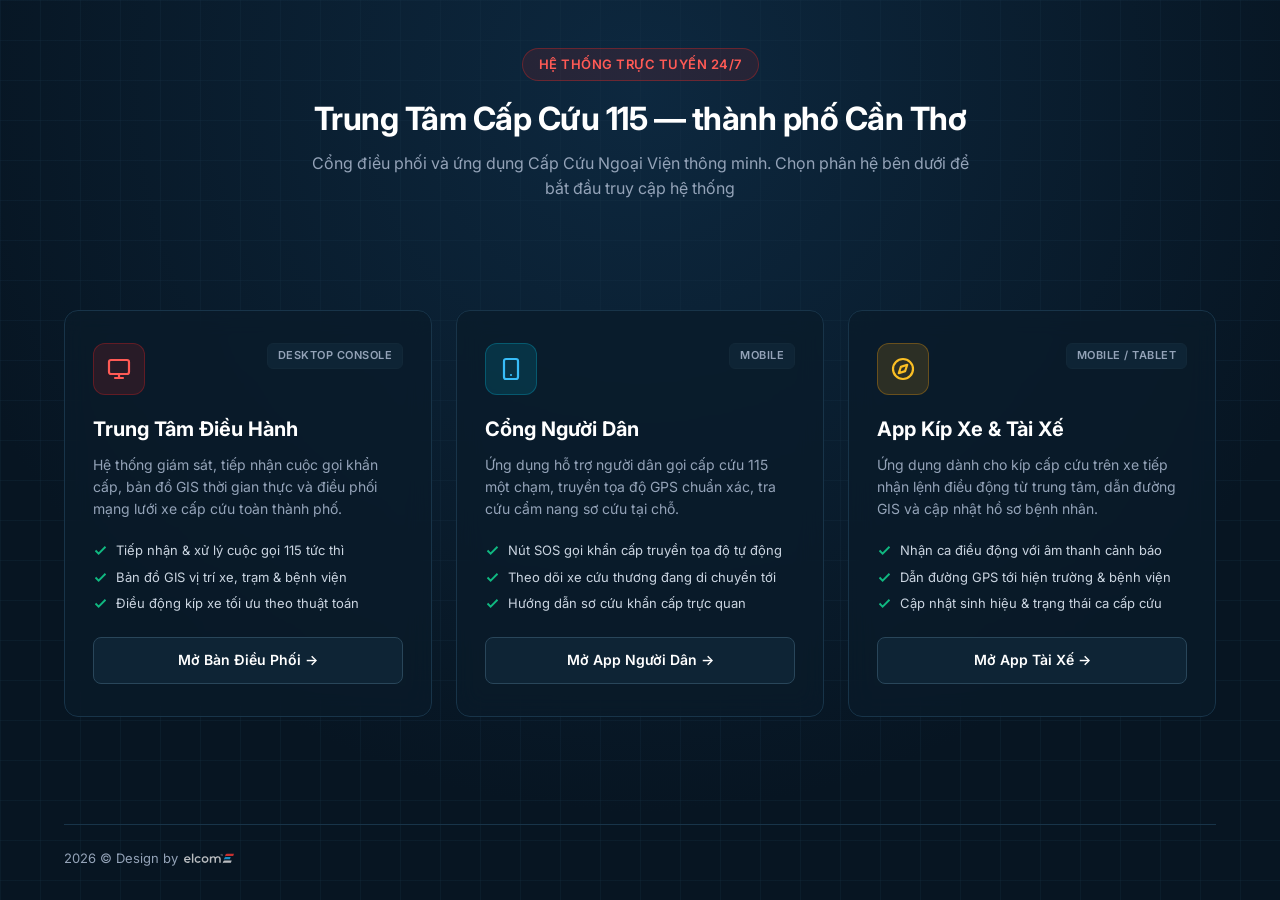
==== index.html @ 779b1853 "feat: update device tag text from Mobile / Web App to Mobile in index.html" ====
<!DOCTYPE html>
<html lang="vi">

<head>
  <meta charset="UTF-8" />
  <meta name="viewport" content="width=device-width, initial-scale=1.0" />
  <title>HỆ THỐNG GIÁM SÁT VÀ ĐIỀU HÀNH PHƯƠNG TIỆN CẤP CỨU NGOẠI VIỆN</title>
  <link rel="stylesheet" href="css/tokens.css?v=20261005_01" />
  <link rel="stylesheet" href="css/global.css?v=20261005_01" />
  <style>
    body {
      min-height: 100vh;
      display: flex;
      flex-direction: column;
      background: radial-gradient(circle at 50% 10%, #0d283f 0%, #071522 70%);
      color: var(--text-slate);
      font-family: var(--font-family, 'Inter', sans-serif);
      position: relative;
      overflow-x: hidden;
    }

    /* Ambient Tech Grid Background */
    body::before {
      content: "";
      position: absolute;
      top: 0;
      left: 0;
      right: 0;
      bottom: 0;
      background-image:
        linear-gradient(to right, rgba(24, 52, 73, 0.25) 1px, transparent 1px),
        linear-gradient(to bottom, rgba(24, 52, 73, 0.25) 1px, transparent 1px);
      background-size: 40px 40px;
      pointer-events: none;
      z-index: 0;
    }

    .hub-container {
      position: relative;
      z-index: 1;
      max-width: 1200px;
      margin: 0 auto;
      padding: 48px 24px 32px;
      flex: 1;
      display: flex;
      flex-direction: column;
      justify-content: space-between;
      width: 100%;
    }

    /* Header */
    .hub-header {
      text-align: center;
      margin-bottom: 48px;
    }

    .badge-pill {
      display: inline-flex;
      align-items: center;
      gap: 8px;
      background: rgba(229, 37, 33, 0.12);
      border: 1px solid rgba(229, 37, 33, 0.35);
      color: #FF5A55;
      padding: 6px 16px;
      border-radius: 999px;
      font-size: 13px;
      font-weight: 600;
      letter-spacing: 0.5px;
      text-transform: uppercase;
      margin-bottom: 18px;
    }

    .pulse-dot {
      width: 8px;
      height: 8px;
      border-radius: 50%;
      background: #EF4444;
      box-shadow: 0 0 10px #EF4444;
      animation: pulse 1.8s infinite;
    }

    @keyframes pulse {
      0% {
        transform: scale(0.95);
        box-shadow: 0 0 0 0 rgba(239, 68, 68, 0.7);
      }

      70% {
        transform: scale(1.1);
        box-shadow: 0 0 0 8px rgba(239, 68, 68, 0);
      }

      100% {
        transform: scale(0.95);
        box-shadow: 0 0 0 0 rgba(239, 68, 68, 0);
      }
    }

    .hub-title {
      font-size: 32px;
      font-weight: 700;
      color: #FFFFFF;
      letter-spacing: -0.5px;
      margin-bottom: 12px;
      line-height: 1.25;
    }

    .hub-subtitle {
      font-size: 16px;
      color: var(--text-gray);
      max-width: 680px;
      margin: 0 auto;
      line-height: 1.6;
    }

    /* Portal Grid */
    .portal-grid {
      display: grid;
      grid-template-columns: repeat(auto-fit, minmax(320px, 1fr));
      gap: 24px;
      margin-bottom: 48px;
    }

    .portal-card {
      background: rgba(10, 27, 42, 0.75);
      border: 1px solid var(--border-main);
      backdrop-filter: blur(12px);
      border-radius: 14px;
      padding: 32px 28px;
      display: flex;
      flex-direction: column;
      justify-content: space-between;
      transition: all 0.25s cubic-bezier(0.16, 1, 0.3, 1);
      position: relative;
      overflow: hidden;
      text-decoration: none;
      color: inherit;
    }

    .portal-card::before {
      content: "";
      position: absolute;
      top: 0;
      left: 0;
      right: 0;
      height: 3px;
      background: transparent;
      transition: background 0.25s ease;
    }

    .portal-card:hover {
      transform: translateY(-4px);
      border-color: #3A627E;
      box-shadow: 0 16px 36px rgba(0, 0, 0, 0.4), 0 0 20px rgba(58, 98, 126, 0.2);
    }

    .portal-card.card-central:hover::before {
      background: linear-gradient(90deg, #E52521, #FF5A55);
    }

    .portal-card.card-citizen:hover::before {
      background: linear-gradient(90deg, #06B6D4, #3B82F6);
    }

    .portal-card.card-driver:hover::before {
      background: linear-gradient(90deg, #F59E0B, #10B981);
    }

    .card-top {
      display: flex;
      align-items: flex-start;
      justify-content: space-between;
      margin-bottom: 20px;
    }

    .icon-wrapper {
      width: 52px;
      height: 52px;
      border-radius: 12px;
      display: flex;
      align-items: center;
      justify-content: center;
      font-size: 24px;
    }

    .icon-central {
      background: rgba(229, 37, 33, 0.15);
      color: #FF5A55;
      border: 1px solid rgba(229, 37, 33, 0.3);
    }

    .icon-citizen {
      background: rgba(6, 182, 212, 0.15);
      color: #38BDF8;
      border: 1px solid rgba(6, 182, 212, 0.3);
    }

    .icon-driver {
      background: rgba(245, 158, 11, 0.15);
      color: #FBBF24;
      border: 1px solid rgba(245, 158, 11, 0.3);
    }

    .device-tag {
      font-size: 11px;
      font-weight: 600;
      text-transform: uppercase;
      letter-spacing: 0.5px;
      padding: 4px 10px;
      border-radius: 6px;
      background: var(--bg-elevated);
      color: var(--text-gray);
      border: 1px solid var(--border-subtle);
    }

    .card-content h3 {
      font-size: 20px;
      font-weight: 700;
      color: #FFFFFF;
      margin-bottom: 10px;
    }

    .card-content p {
      font-size: 14px;
      color: var(--text-gray);
      line-height: 1.6;
      margin-bottom: 20px;
    }

    .feature-list {
      list-style: none;
      padding: 0;
      margin: 0 0 24px 0;
      display: flex;
      flex-direction: column;
      gap: 8px;
    }

    .feature-list li {
      font-size: 13px;
      color: var(--text-muted);
      display: flex;
      align-items: center;
      gap: 8px;
    }

    .feature-list li svg {
      color: #10B981;
      flex-shrink: 0;
    }

    .card-btn {
      display: inline-flex;
      align-items: center;
      justify-content: center;
      gap: 8px;
      width: 100%;
      padding: 12px 18px;
      border-radius: 8px;
      font-size: 14px;
      font-weight: 600;
      background: var(--bg-elevated);
      color: #FFFFFF;
      border: 1px solid var(--border-accent);
      transition: all 0.2s ease;
    }

    .portal-card:hover .card-btn {
      background: #183449;
      border-color: #4B799B;
    }

    .portal-card.card-central:hover .card-btn {
      background: #E52521;
      border-color: #E52521;
      color: #FFFFFF;
      box-shadow: 0 4px 14px rgba(229, 37, 33, 0.4);
    }

    /* Footer */
    .hub-footer {
      border-top: 1px solid var(--border-main);
      padding-top: 24px;
      display: flex;
      align-items: center;
      justify-content: space-between;
      font-size: 13px;
      color: var(--text-dim);
      flex-wrap: wrap;
      gap: 12px;
    }

    .footer-left {
      display: flex;
      align-items: center;
      gap: 12px;
    }

    .system-status {
      display: inline-flex;
      align-items: center;
      gap: 6px;
      color: #34D399;
      font-weight: 500;
    }

    .status-dot {
      width: 7px;
      height: 7px;
      border-radius: 50%;
      background: #10B981;
    }

    @media (max-width: 768px) {
      .hub-title {
        font-size: 24px;
      }

      .portal-grid {
        grid-template-columns: 1fr;
      }

      .hub-footer {
        flex-direction: column;
        text-align: center;
      }
    }
  </style>
</head>

<body>
  <div class="hub-container">
    <!-- Top Header -->
    <header class="hub-header">
      <div class="badge-pill">
        Hệ Thống Trực Tuyến 24/7
      </div>
      <h1 class="hub-title">Trung Tâm Cấp Cứu 115 — thành phố Cần Thơ</h1>
      <p class="hub-subtitle">
        Cổng điều phối và ứng dụng Cấp Cứu Ngoại Viện thông minh. Chọn phân hệ bên dưới để bắt đầu truy cập hệ thống
      </p>
    </header>

    <!-- Portal Cards -->
    <main class="portal-grid">
      <!-- 1. Central Dispatch -->
      <a href="central.html" class="portal-card card-central" id="link-central">
        <div>
          <div class="card-top">
            <div class="icon-wrapper icon-central">
              <svg width="24" height="24" viewBox="0 0 24 24" fill="none" stroke="currentColor" stroke-width="2.2"
                stroke-linecap="round" stroke-linejoin="round">
                <rect x="2" y="3" width="20" height="14" rx="2" ry="2"></rect>
                <line x1="8" y1="21" x2="16" y2="21"></line>
                <line x1="12" y1="17" x2="12" y2="21"></line>
              </svg>
            </div>
            <span class="device-tag">Desktop Console</span>
          </div>
          <div class="card-content">
            <h3>Trung Tâm Điều Hành</h3>
            <p>Hệ thống giám sát, tiếp nhận cuộc gọi khẩn cấp, bản đồ GIS thời gian thực và điều phối mạng lưới xe cấp
              cứu toàn thành phố.</p>
            <ul class="feature-list">
              <li>
                <svg width="15" height="15" viewBox="0 0 24 24" fill="none" stroke="currentColor" stroke-width="3">
                  <polyline points="20 6 9 17 4 12"></polyline>
                </svg>
                Tiếp nhận & xử lý cuộc gọi 115 tức thì
              </li>
              <li>
                <svg width="15" height="15" viewBox="0 0 24 24" fill="none" stroke="currentColor" stroke-width="3">
                  <polyline points="20 6 9 17 4 12"></polyline>
                </svg>
                Bản đồ GIS vị trí xe, trạm & bệnh viện
              </li>
              <li>
                <svg width="15" height="15" viewBox="0 0 24 24" fill="none" stroke="currentColor" stroke-width="3">
                  <polyline points="20 6 9 17 4 12"></polyline>
                </svg>
                Điều động kíp xe tối ưu theo thuật toán
              </li>
            </ul>
          </div>
        </div>
        <div class="card-btn">
          Mở Bàn Điều Phối &rarr;
        </div>
      </a>

      <!-- 2. Citizen App -->
      <a href="citizen.html" class="portal-card card-citizen" id="link-citizen">
        <div>
          <div class="card-top">
            <div class="icon-wrapper icon-citizen">
              <svg width="24" height="24" viewBox="0 0 24 24" fill="none" stroke="currentColor" stroke-width="2.2"
                stroke-linecap="round" stroke-linejoin="round">
                <rect x="5" y="2" width="14" height="20" rx="2" ry="2"></rect>
                <line x1="12" y1="18" x2="12.01" y2="18"></line>
              </svg>
            </div>
            <span class="device-tag">Mobile</span>
          </div>
          <div class="card-content">
            <h3>Cổng Người Dân</h3>
            <p>Ứng dụng hỗ trợ người dân gọi cấp cứu 115 một chạm, truyền tọa độ GPS chuẩn xác, tra cứu cẩm nang sơ cứu
              tại chỗ.</p>
            <ul class="feature-list">
              <li>
                <svg width="15" height="15" viewBox="0 0 24 24" fill="none" stroke="currentColor" stroke-width="3">
                  <polyline points="20 6 9 17 4 12"></polyline>
                </svg>
                Nút SOS gọi khẩn cấp truyền tọa độ tự động
              </li>
              <li>
                <svg width="15" height="15" viewBox="0 0 24 24" fill="none" stroke="currentColor" stroke-width="3">
                  <polyline points="20 6 9 17 4 12"></polyline>
                </svg>
                Theo dõi xe cứu thương đang di chuyển tới
              </li>
              <li>
                <svg width="15" height="15" viewBox="0 0 24 24" fill="none" stroke="currentColor" stroke-width="3">
                  <polyline points="20 6 9 17 4 12"></polyline>
                </svg>
                Hướng dẫn sơ cứu khẩn cấp trực quan
              </li>
            </ul>
          </div>
        </div>
        <div class="card-btn">
          Mở App Người Dân &rarr;
        </div>
      </a>

      <!-- 3. Driver & Crew App -->
      <a href="driver.html" class="portal-card card-driver" id="link-driver">
        <div>
          <div class="card-top">
            <div class="icon-wrapper icon-driver">
              <svg width="24" height="24" viewBox="0 0 24 24" fill="none" stroke="currentColor" stroke-width="2.2"
                stroke-linecap="round" stroke-linejoin="round">
                <circle cx="12" cy="12" r="10"></circle>
                <polygon points="16.24 7.76 14.12 14.12 7.76 16.24 9.88 9.88 16.24 7.76"></polygon>
              </svg>
            </div>
            <span class="device-tag">Mobile / Tablet</span>
          </div>
          <div class="card-content">
            <h3>App Kíp Xe & Tài Xế</h3>
            <p>Ứng dụng dành cho kíp cấp cứu trên xe tiếp nhận lệnh điều động từ trung tâm, dẫn đường GIS và cập nhật hồ
              sơ bệnh nhân.</p>
            <ul class="feature-list">
              <li>
                <svg width="15" height="15" viewBox="0 0 24 24" fill="none" stroke="currentColor" stroke-width="3">
                  <polyline points="20 6 9 17 4 12"></polyline>
                </svg>
                Nhận ca điều động với âm thanh cảnh báo
              </li>
              <li>
                <svg width="15" height="15" viewBox="0 0 24 24" fill="none" stroke="currentColor" stroke-width="3">
                  <polyline points="20 6 9 17 4 12"></polyline>
                </svg>
                Dẫn đường GPS tới hiện trường & bệnh viện
              </li>
              <li>
                <svg width="15" height="15" viewBox="0 0 24 24" fill="none" stroke="currentColor" stroke-width="3">
                  <polyline points="20 6 9 17 4 12"></polyline>
                </svg>
                Cập nhật sinh hiệu & trạng thái ca cấp cứu
              </li>
            </ul>
          </div>
        </div>
        <div class="card-btn">
          Mở App Tài Xế &rarr;
        </div>
      </a>
    </main>

    <!-- Bottom Footer -->
    <footer class="hub-footer">
      <div class="footer-left">
        <span style="display:inline-flex;align-items:center;gap:6px;">2026 © Design by <img
            src="assets/Logo Elcom-dark.svg" alt="Elcom"
            style="height:13px;width:auto;display:inline-block;vertical-align:middle;opacity:0.9;" /></span>
      </div>
    </footer>
  </div>
</body>

</html>
---- css/tokens.css ----
/* ==========================================================================
   CCNV DESIGN TOKENS — COMMAND CENTER MEDICAL EMERGENCY
   Strict adherence to design_rule.md (3-Color Command Center Philosophy)
   ========================================================================== */

:root {
  /* --- 1. DARK NAVY (80% of interface) --- */
  --bg-main: #071522;
  --bg-sidebar-header: #081827;
  --bg-panel: #0A1B2A;
  --bg-elevated: #0E2435;
  --bg-hover: #132D42;
  --bg-card: #0A1B2A;
  
  --border-main: #183449;
  --border-accent: #29465A;
  --border-subtle: #122838;
  --border-focus: #3A627E;

  /* --- 2. WHITE & LIGHT GRAY (15% of interface - WCAG AA compliant >= 4.5:1 on #071522) --- */
  --text-white: #FFFFFF;
  --text-light: #F8FAFC;
  --text-slate: #E2E8F0;
  --text-muted: #CBD5E1;
  --text-gray: #94A3B8;
  --text-dim: #94A3B8;

  /* --- 3. EMERGENCY RED (5% of interface - Rare & Standout) --- */
  --red-primary: #E52521;
  --red-vivid: #DC2626;
  --red-dark: #B91C1C;
  --red-deep: #160B0F;
  --red-glow: rgba(255, 59, 53, 0.28);
  --red-border: rgba(229, 37, 33, 0.45);

  /* --- 4. MAP VISUALIZATION PALETTE --- */
  --map-bg: #071522;
  --map-water: #0A1E30;
  --map-water-border: #13334F;
  --map-road: #20394A;
  --map-road-major: #385468;
  --map-road-highway: #496F89;
  --map-boundary: #294252;
  --map-label: #AAB8C2;
  --map-grid: rgba(24, 52, 73, 0.35);

  /* --- 5. TYPOGRAPHY & SIZING --- */
  --font-family: 'Inter', -apple-system, BlinkMacSystemFont, 'Segoe UI', Roboto, 'Helvetica Neue', sans-serif;
  --font-mono: 'JetBrains Mono', 'Roboto Mono', Consolas, monospace;

  --font-xs: 11px;
  --font-sm: 12px;
  --font-md: 13px;
  --font-base: 14px;
  --font-lg: 16px;
  --font-xl: 18px;
  --font-2xl: 22px;
  --font-3xl: 28px;
  --font-kpi: 32px;

  /* --- 6. SHADOWS & RADII --- */
  --radius-xs: 3px;
  --radius-sm: 4px;
  --radius-md: 6px;
  --radius-lg: 8px;
  --radius-xl: 12px;
  --radius-full: 9999px;

  --shadow-sm: 0 1px 2px 0 rgba(0, 0, 0, 0.35);
  --shadow-md: 0 4px 6px -1px rgba(0, 0, 0, 0.45);
  --shadow-lg: 0 10px 15px -3px rgba(0, 0, 0, 0.55);
  --shadow-red: 0 0 20px rgba(229, 37, 33, 0.35);

  /* --- 7. TRANSITIONS --- */
  --transition-fast: 150ms cubic-bezier(0.4, 0, 0.2, 1);
  --transition-normal: 250ms cubic-bezier(0.4, 0, 0.2, 1);
}
---- css/global.css ----
/* ==========================================================================
   CCNV GLOBAL STYLES & RESET
   Command Center Base Styles, Typography, Scrollbars & Micro-interactions
   ========================================================================== */

@import url('https://fonts.googleapis.com/css2?family=Inter:wght@400;500;600;700&family=JetBrains+Mono:wght@500;600&display=swap');

*, *::before, *::after {
  box-sizing: border-box;
  margin: 0;
  padding: 0;
}

html, body {
  width: 100%;
  height: 100%;
  background-color: var(--bg-main);
  color: var(--text-slate);
  font-family: var(--font-family);
  font-size: var(--font-base);
  line-height: 1.45;
  -webkit-font-smoothing: antialiased;
  -moz-osx-font-smoothing: grayscale;
  overflow: visible;
}

/* Custom Sleek Scrollbar */
::-webkit-scrollbar {
  width: 6px;
  height: 6px;
}
::-webkit-scrollbar-track {
  background: var(--bg-main);
}
::-webkit-scrollbar-thumb {
  background: var(--border-accent);
  border-radius: var(--radius-xs);
}
::-webkit-scrollbar-thumb:hover {
  background: #3A627E;
}

/* Links & Buttons Reset */
a {
  color: inherit;
  text-decoration: none;
}

button {
  font-family: inherit;
  font-size: inherit;
  border: none;
  background: transparent;
  cursor: pointer;
  outline: none;
  display: inline-flex;
  align-items: center;
  justify-content: center;
  transition: all var(--transition-fast);
}

input, select, textarea {
  font-family: inherit;
  font-size: var(--font-md);
  color: var(--text-white);
  background-color: var(--bg-panel);
  border: 1px solid var(--border-main);
  border-radius: var(--radius-sm);
  padding: 8px 12px;
  outline: none;
  transition: border-color var(--transition-fast);
}

input:focus, select:focus, textarea:focus {
  border-color: var(--border-accent);
  box-shadow: 0 0 0 1px var(--border-accent);
}

input::placeholder, textarea::placeholder {
  color: var(--text-gray);
}

/* General Layout Utility */
.app-container {
  display: flex;
  flex-direction: column;
  width: 100vw;
  height: 100vh;
  overflow: visible;
}

/* Standard Badges */
.badge {
  display: inline-flex;
  align-items: center;
  gap: 5px;
  padding: 3px 8px;
  font-size: var(--font-xs);
  font-weight: 600;
  border-radius: var(--radius-xs);
  text-transform: uppercase;
  letter-spacing: 0.5px;
  white-space: nowrap;
}

.badge-normal {
  background-color: var(--bg-elevated);
  color: var(--text-white);
  border: 1px solid var(--border-accent);
}

.badge-emergency {
  background-color: var(--red-primary);
  color: var(--text-white);
  border: 1px solid var(--red-vivid);
  box-shadow: 0 0 10px var(--red-glow);
}

.badge-moving {
  background-color: #123348;
  color: var(--text-white);
  border: 1px solid #204B68;
}

.badge-ready {
  background-color: #0E2938;
  color: var(--text-slate);
  border: 1px solid var(--border-main);
}

.badge-maintenance {
  background-color: #1A2633;
  color: var(--text-gray);
  border: 1px solid #293845;
}

/* Live Pulse Animation */
@keyframes pulse-red {
  0% {
    transform: scale(0.95);
    box-shadow: 0 0 0 0 rgba(255, 59, 53, 0.7);
  }
  70% {
    transform: scale(1.05);
    box-shadow: 0 0 0 10px rgba(255, 59, 53, 0);
  }
  100% {
    transform: scale(0.95);
    box-shadow: 0 0 0 0 rgba(255, 59, 53, 0);
  }
}

.pulse-red {
  animation: pulse-red 1.8s infinite;
}

@keyframes live-indicator {
  0%, 100% { opacity: 1; }
  50% { opacity: 0.3; }
}

.live-dot {
  display: inline-block;
  width: 8px;
  height: 8px;
  border-radius: 50%;
  background-color: var(--red-vivid);
  animation: live-indicator 1.2s infinite ease-in-out;
}

/* Toast Container & Cards */
#toast-container {
  display: none !important;
}

.toast {
  pointer-events: auto;
  min-width: 320px;
  max-width: 440px;
  background-color: var(--bg-elevated);
  border: 1px solid var(--border-accent);
  border-left: 4px solid var(--text-white);
  padding: 12px 16px;
  border-radius: var(--radius-sm);
  box-shadow: var(--shadow-lg);
  display: flex;
  align-items: flex-start;
  gap: 12px;
  color: var(--text-light);
  font-size: var(--font-md);
  animation: toast-in 0.25s ease-out;
}

.toast.toast-emergency {
  border-left-color: var(--red-primary);
  background: linear-gradient(90deg, rgba(229, 37, 33, 0.15) 0%, var(--bg-elevated) 100%);
  border-color: var(--red-border);
}

.toast-content {
  flex: 1;
}

.toast-title {
  font-weight: 600;
  color: var(--text-white);
  margin-bottom: 2px;
  font-size: var(--font-base);
}

.toast-desc {
  color: var(--text-slate);
  font-size: var(--font-sm);
}

@keyframes toast-in {
  from { opacity: 0; transform: translateY(12px); }
  to { opacity: 1; transform: translateY(0); }
}

/* Standard Modal Overlay */
.modal-overlay {
  position: fixed;
  inset: 0;
  background: rgba(7, 21, 34, 0.85);
  backdrop-filter: blur(4px);
  z-index: 10000;
  display: flex;
  align-items: center;
  justify-content: center;
  opacity: 0;
  visibility: hidden;
  transition: all var(--transition-fast);
}

.modal-overlay.active {
  opacity: 1;
  visibility: visible;
}

.modal-box {
  background-color: var(--bg-panel);
  border: 1px solid var(--border-accent);
  border-radius: var(--radius-lg);
  box-shadow: 0 20px 40px rgba(0, 0, 0, 0.7);
  width: 90%;
  max-width: 640px;
  max-height: 85vh;
  display: flex;
  flex-direction: column;
  overflow: hidden;
}

.modal-header {
  padding: 16px 20px;
  background-color: var(--bg-sidebar-header);
  border-bottom: 1px solid var(--border-main);
  display: flex;
  align-items: center;
  justify-content: space-between;
}

.modal-title {
  color: var(--text-white);
  font-size: var(--font-lg);
  font-weight: 600;
  display: flex;
  align-items: center;
  gap: 10px;
}

.modal-body {
  padding: 20px;
  overflow-y: auto;
  flex: 1;
}

.modal-footer {
  padding: 14px 20px;
  background-color: var(--bg-sidebar-header);
  border-top: 1px solid var(--border-main);
  display: flex;
  align-items: center;
  justify-content: flex-end;
  gap: 12px;
}

/* Common Buttons */
.btn {
  padding: 8px 16px;
  font-size: var(--font-md);
  font-weight: 600;
  border-radius: var(--radius-sm);
  display: inline-flex;
  align-items: center;
  gap: 8px;
  cursor: pointer;
  border: 1px solid transparent;
}

.btn-default {
  background-color: var(--bg-elevated);
  border-color: var(--border-accent);
  color: var(--text-white);
}

.btn-default:hover {
  background-color: var(--bg-hover);
}

.btn-emergency {
  background-color: var(--red-primary);
  border-color: var(--red-vivid);
  color: var(--text-white);
}

.btn-emergency:hover {
  background-color: var(--red-vivid);
  box-shadow: 0 0 12px var(--red-glow);
}

.btn-ghost {
  background: transparent;
  color: var(--text-slate);
}

.btn-ghost:hover {
  background-color: var(--bg-elevated);
  color: var(--text-white);
}

.btn-sm {
  padding: 4px 10px;
  font-size: var(--font-xs);
}

.btn-lg {
  padding: 12px 24px;
  font-size: var(--font-base);
}
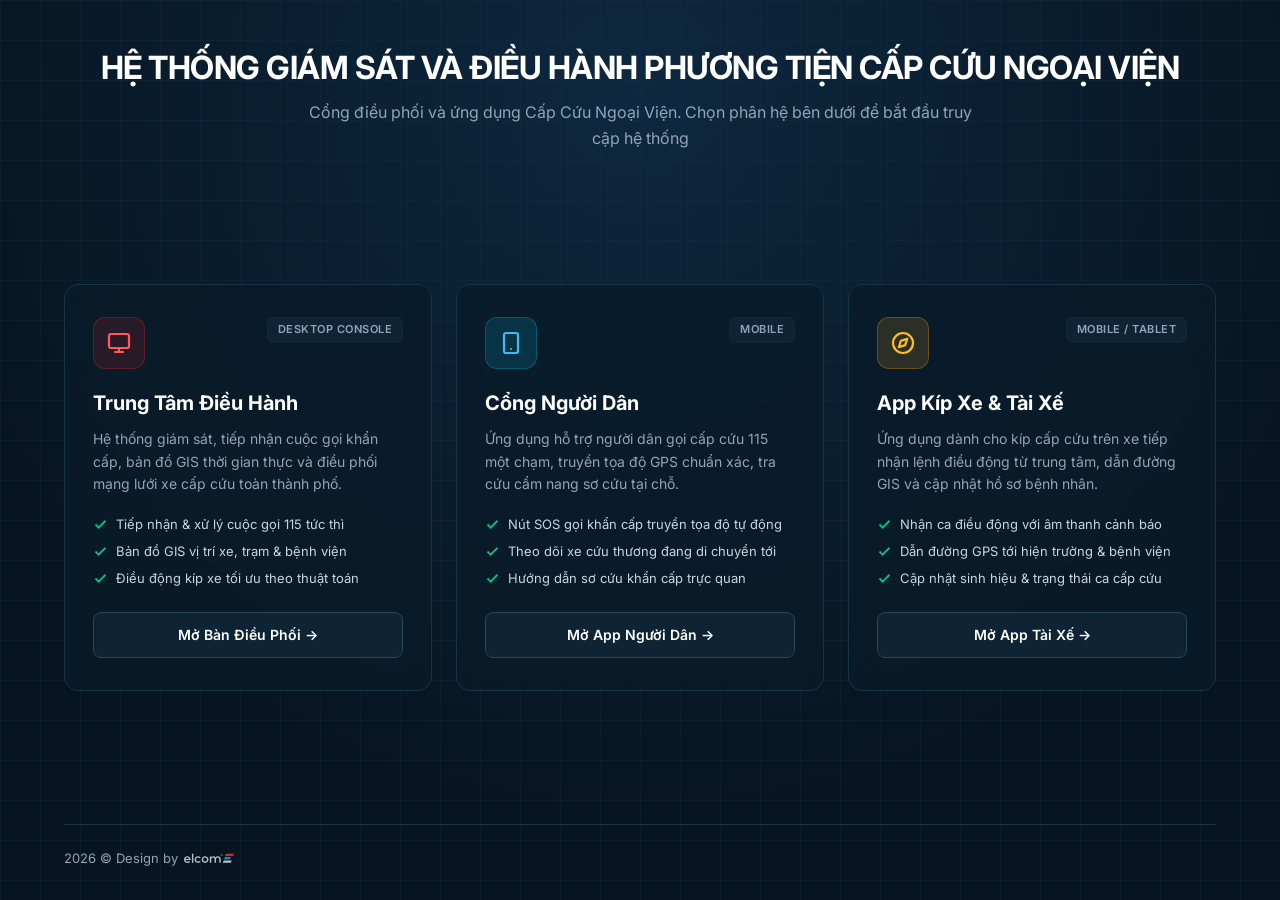
==== commit d287eacb: "feat: update hub header title and remove 24/7 status badge in index.html" ====
--- a/index.html
+++ b/index.html
@@ -332,12 +332,9 @@
   <div class="hub-container">
     <!-- Top Header -->
     <header class="hub-header">
-      <div class="badge-pill">
-        Hệ Thống Trực Tuyến 24/7
-      </div>
-      <h1 class="hub-title">Trung Tâm Cấp Cứu 115 — thành phố Cần Thơ</h1>
+      <h1 class="hub-title">HỆ THỐNG GIÁM SÁT VÀ ĐIỀU HÀNH PHƯƠNG TIỆN CẤP CỨU NGOẠI VIỆN</h1>
       <p class="hub-subtitle">
-        Cổng điều phối và ứng dụng Cấp Cứu Ngoại Viện thông minh. Chọn phân hệ bên dưới để bắt đầu truy cập hệ thống
+        Cổng điều phối và ứng dụng Cấp Cứu Ngoại Viện. Chọn phân hệ bên dưới để bắt đầu truy cập hệ thống
       </p>
     </header>
 
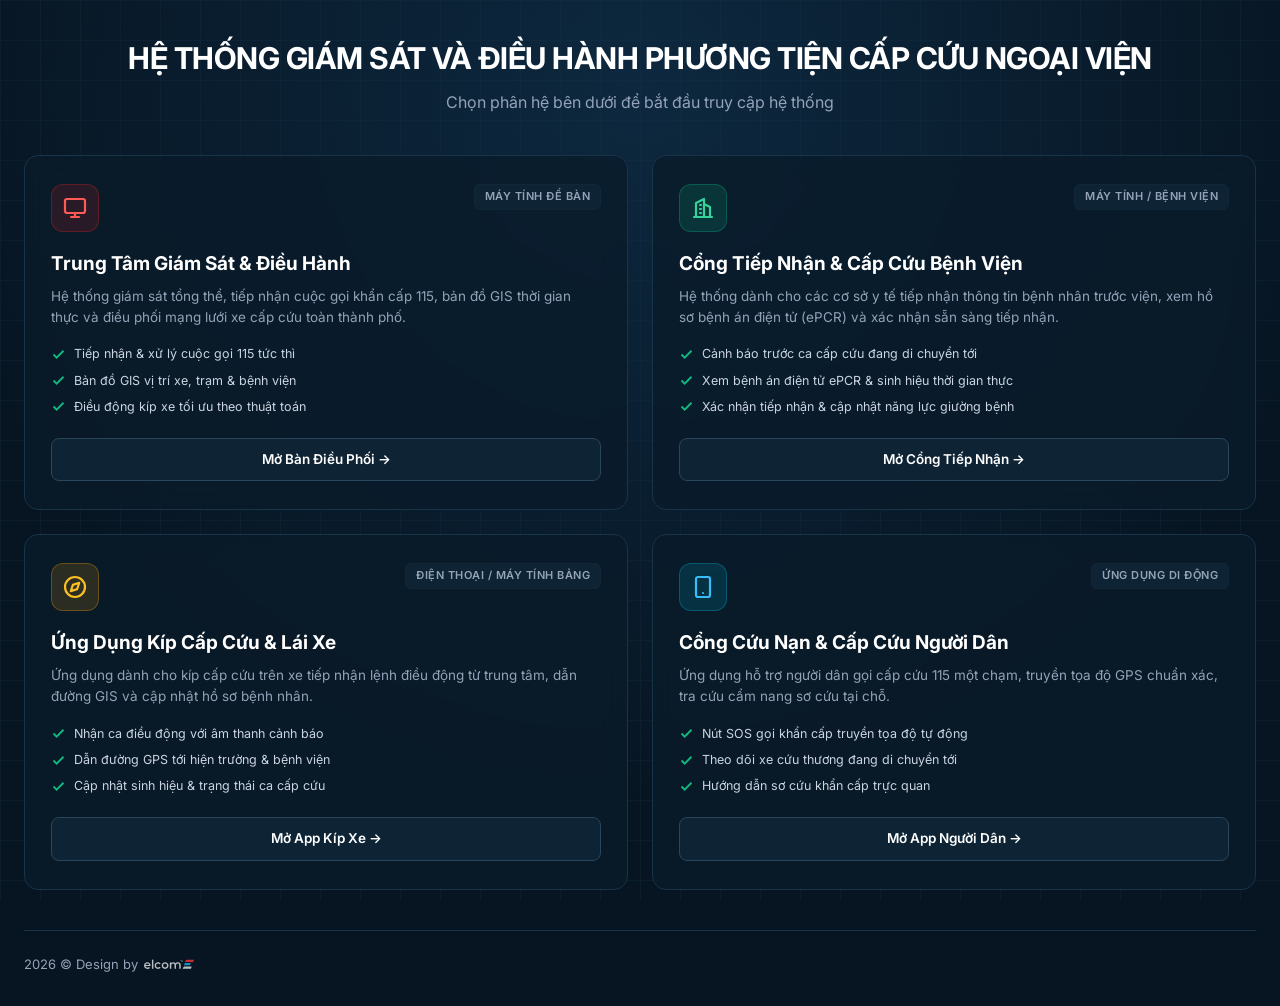
==== commit c3461f6a: "feat: cap nhat ten tieng Viet 4 phan he, them cong benh vien vao index va dong bo tieu de cac app" ====
--- a/index.html
+++ b/index.html
@@ -5,6 +5,7 @@
   <meta charset="UTF-8" />
   <meta name="viewport" content="width=device-width, initial-scale=1.0" />
   <title>HỆ THỐNG GIÁM SÁT VÀ ĐIỀU HÀNH PHƯƠNG TIỆN CẤP CỨU NGOẠI VIỆN</title>
+  <link rel="icon" type="image/svg+xml" href="assets/app_logo.svg" />
   <link rel="stylesheet" href="css/tokens.css?v=20261005_01" />
   <link rel="stylesheet" href="css/global.css?v=20261005_01" />
   <style>
@@ -38,9 +39,9 @@
     .hub-container {
       position: relative;
       z-index: 1;
-      max-width: 1200px;
+      max-width: 1280px;
       margin: 0 auto;
-      padding: 48px 24px 32px;
+      padding: 40px 24px 32px;
       flex: 1;
       display: flex;
       flex-direction: column;
@@ -51,7 +52,7 @@
     /* Header */
     .hub-header {
       text-align: center;
-      margin-bottom: 48px;
+      margin-bottom: 40px;
     }
 
     .badge-pill {
@@ -97,7 +98,7 @@
     }
 
     .hub-title {
-      font-size: 32px;
+      font-size: 30px;
       font-weight: 700;
       color: #FFFFFF;
       letter-spacing: -0.5px;
@@ -108,7 +109,7 @@
     .hub-subtitle {
       font-size: 16px;
       color: var(--text-gray);
-      max-width: 680px;
+      max-width: 720px;
       margin: 0 auto;
       line-height: 1.6;
     }
@@ -116,9 +117,9 @@
     /* Portal Grid */
     .portal-grid {
       display: grid;
-      grid-template-columns: repeat(auto-fit, minmax(320px, 1fr));
+      grid-template-columns: repeat(2, minmax(0, 1fr));
       gap: 24px;
-      margin-bottom: 48px;
+      margin-bottom: 40px;
     }
 
     .portal-card {
@@ -126,7 +127,7 @@
       border: 1px solid var(--border-main);
       backdrop-filter: blur(12px);
       border-radius: 14px;
-      padding: 32px 28px;
+      padding: 28px 26px;
       display: flex;
       flex-direction: column;
       justify-content: space-between;
@@ -158,29 +159,33 @@
       background: linear-gradient(90deg, #E52521, #FF5A55);
     }
 
+    .portal-card.card-hospital:hover::before {
+      background: linear-gradient(90deg, #10B981, #059669);
+    }
+
+    .portal-card.card-driver:hover::before {
+      background: linear-gradient(90deg, #F59E0B, #10B981);
+    }
+
     .portal-card.card-citizen:hover::before {
       background: linear-gradient(90deg, #06B6D4, #3B82F6);
     }
 
-    .portal-card.card-driver:hover::before {
-      background: linear-gradient(90deg, #F59E0B, #10B981);
-    }
-
     .card-top {
       display: flex;
       align-items: flex-start;
       justify-content: space-between;
-      margin-bottom: 20px;
+      margin-bottom: 18px;
     }
 
     .icon-wrapper {
-      width: 52px;
-      height: 52px;
+      width: 48px;
+      height: 48px;
       border-radius: 12px;
       display: flex;
       align-items: center;
       justify-content: center;
-      font-size: 24px;
+      font-size: 22px;
     }
 
     .icon-central {
@@ -189,16 +194,22 @@
       border: 1px solid rgba(229, 37, 33, 0.3);
     }
 
+    .icon-hospital {
+      background: rgba(16, 185, 129, 0.15);
+      color: #34D399;
+      border: 1px solid rgba(16, 185, 129, 0.3);
+    }
+
+    .icon-driver {
+      background: rgba(245, 158, 11, 0.15);
+      color: #FBBF24;
+      border: 1px solid rgba(245, 158, 11, 0.3);
+    }
+
     .icon-citizen {
       background: rgba(6, 182, 212, 0.15);
       color: #38BDF8;
       border: 1px solid rgba(6, 182, 212, 0.3);
-    }
-
-    .icon-driver {
-      background: rgba(245, 158, 11, 0.15);
-      color: #FBBF24;
-      border: 1px solid rgba(245, 158, 11, 0.3);
     }
 
     .device-tag {
@@ -214,30 +225,30 @@
     }
 
     .card-content h3 {
-      font-size: 20px;
+      font-size: 19px;
       font-weight: 700;
       color: #FFFFFF;
-      margin-bottom: 10px;
+      margin-bottom: 8px;
     }
 
     .card-content p {
-      font-size: 14px;
+      font-size: 13.5px;
       color: var(--text-gray);
-      line-height: 1.6;
-      margin-bottom: 20px;
+      line-height: 1.55;
+      margin-bottom: 18px;
     }
 
     .feature-list {
       list-style: none;
       padding: 0;
-      margin: 0 0 24px 0;
+      margin: 0 0 22px 0;
       display: flex;
       flex-direction: column;
       gap: 8px;
     }
 
     .feature-list li {
-      font-size: 13px;
+      font-size: 12.5px;
       color: var(--text-muted);
       display: flex;
       align-items: center;
@@ -255,9 +266,9 @@
       justify-content: center;
       gap: 8px;
       width: 100%;
-      padding: 12px 18px;
+      padding: 11px 16px;
       border-radius: 8px;
-      font-size: 14px;
+      font-size: 13.5px;
       font-weight: 600;
       background: var(--bg-elevated);
       color: #FFFFFF;
@@ -275,6 +286,27 @@
       border-color: #E52521;
       color: #FFFFFF;
       box-shadow: 0 4px 14px rgba(229, 37, 33, 0.4);
+    }
+
+    .portal-card.card-hospital:hover .card-btn {
+      background: #059669;
+      border-color: #059669;
+      color: #FFFFFF;
+      box-shadow: 0 4px 14px rgba(16, 185, 129, 0.4);
+    }
+
+    .portal-card.card-driver:hover .card-btn {
+      background: #D97706;
+      border-color: #D97706;
+      color: #FFFFFF;
+      box-shadow: 0 4px 14px rgba(245, 158, 11, 0.4);
+    }
+
+    .portal-card.card-citizen:hover .card-btn {
+      background: #0284C7;
+      border-color: #0284C7;
+      color: #FFFFFF;
+      box-shadow: 0 4px 14px rgba(2, 132, 199, 0.4);
     }
 
     /* Footer */
@@ -311,13 +343,13 @@
       background: #10B981;
     }
 
-    @media (max-width: 768px) {
+    @media (max-width: 900px) {
+      .portal-grid {
+        grid-template-columns: 1fr;
+      }
+
       .hub-title {
         font-size: 24px;
-      }
-
-      .portal-grid {
-        grid-template-columns: 1fr;
       }
 
       .hub-footer {
@@ -334,14 +366,14 @@
     <header class="hub-header">
       <h1 class="hub-title">HỆ THỐNG GIÁM SÁT VÀ ĐIỀU HÀNH PHƯƠNG TIỆN CẤP CỨU NGOẠI VIỆN</h1>
       <p class="hub-subtitle">
-        Cổng điều phối và ứng dụng Cấp Cứu Ngoại Viện. Chọn phân hệ bên dưới để bắt đầu truy cập hệ thống
+        Chọn phân hệ bên dưới để bắt đầu truy cập hệ thống
       </p>
     </header>
 
     <!-- Portal Cards -->
     <main class="portal-grid">
-      <!-- 1. Central Dispatch -->
-      <a href="central.html" class="portal-card card-central" id="link-central">
+      <!-- 1. Trung tâm - EAMS Central -->
+      <a href="central.html" class="portal-card card-central" id="link-central" onclick="sessionStorage.setItem('ccnv_logged_in_user', 'dpv01')">
         <div>
           <div class="card-top">
             <div class="icon-wrapper icon-central">
@@ -352,12 +384,11 @@
                 <line x1="12" y1="17" x2="12" y2="21"></line>
               </svg>
             </div>
-            <span class="device-tag">Desktop Console</span>
+            <span class="device-tag">Máy tính để bàn</span>
           </div>
           <div class="card-content">
-            <h3>Trung Tâm Điều Hành</h3>
-            <p>Hệ thống giám sát, tiếp nhận cuộc gọi khẩn cấp, bản đồ GIS thời gian thực và điều phối mạng lưới xe cấp
-              cứu toàn thành phố.</p>
+            <h3>Trung Tâm Giám Sát & Điều Hành</h3>
+            <p>Hệ thống giám sát tổng thể, tiếp nhận cuộc gọi khẩn cấp 115, bản đồ GIS thời gian thực và điều phối mạng lưới xe cấp cứu toàn thành phố.</p>
             <ul class="feature-list">
               <li>
                 <svg width="15" height="15" viewBox="0 0 24 24" fill="none" stroke="currentColor" stroke-width="3">
@@ -385,7 +416,97 @@
         </div>
       </a>
 
-      <!-- 2. Citizen App -->
+      <!-- 2. Bệnh viện tiếp nhận - EAMS Hospital -->
+      <a href="central.html" class="portal-card card-hospital" id="link-hospital" onclick="sessionStorage.setItem('ccnv_logged_in_user', 'bvtu.tn')">
+        <div>
+          <div class="card-top">
+            <div class="icon-wrapper icon-hospital">
+              <svg width="24" height="24" viewBox="0 0 24 24" fill="none" stroke="currentColor" stroke-width="2.2"
+                stroke-linecap="round" stroke-linejoin="round">
+                <path d="M3 21h18"></path>
+                <path d="M5 21V7l8-4v18"></path>
+                <path d="M19 21V11l-6-3"></path>
+                <path d="M9 9h1"></path>
+                <path d="M9 13h1"></path>
+                <path d="M9 17h1"></path>
+              </svg>
+            </div>
+            <span class="device-tag">Máy tính / Bệnh viện</span>
+          </div>
+          <div class="card-content">
+            <h3>Cổng Tiếp Nhận & Cấp Cứu Bệnh Viện</h3>
+            <p>Hệ thống dành cho các cơ sở y tế tiếp nhận thông tin bệnh nhân trước viện, xem hồ sơ bệnh án điện tử (ePCR) và xác nhận sẵn sàng tiếp nhận.</p>
+            <ul class="feature-list">
+              <li>
+                <svg width="15" height="15" viewBox="0 0 24 24" fill="none" stroke="currentColor" stroke-width="3">
+                  <polyline points="20 6 9 17 4 12"></polyline>
+                </svg>
+                Cảnh báo trước ca cấp cứu đang di chuyển tới
+              </li>
+              <li>
+                <svg width="15" height="15" viewBox="0 0 24 24" fill="none" stroke="currentColor" stroke-width="3">
+                  <polyline points="20 6 9 17 4 12"></polyline>
+                </svg>
+                Xem bệnh án điện tử ePCR & sinh hiệu thời gian thực
+              </li>
+              <li>
+                <svg width="15" height="15" viewBox="0 0 24 24" fill="none" stroke="currentColor" stroke-width="3">
+                  <polyline points="20 6 9 17 4 12"></polyline>
+                </svg>
+                Xác nhận tiếp nhận & cập nhật năng lực giường bệnh
+              </li>
+            </ul>
+          </div>
+        </div>
+        <div class="card-btn">
+          Mở Cổng Tiếp Nhận &rarr;
+        </div>
+      </a>
+
+      <!-- 3. Driver / Kíp xe - EAMS Crew -->
+      <a href="driver.html" class="portal-card card-driver" id="link-driver">
+        <div>
+          <div class="card-top">
+            <div class="icon-wrapper icon-driver">
+              <svg width="24" height="24" viewBox="0 0 24 24" fill="none" stroke="currentColor" stroke-width="2.2"
+                stroke-linecap="round" stroke-linejoin="round">
+                <circle cx="12" cy="12" r="10"></circle>
+                <polygon points="16.24 7.76 14.12 14.12 7.76 16.24 9.88 9.88 16.24 7.76"></polygon>
+              </svg>
+            </div>
+            <span class="device-tag">Điện thoại / Máy tính bảng</span>
+          </div>
+          <div class="card-content">
+            <h3>Ứng Dụng Kíp Cấp Cứu & Lái Xe</h3>
+            <p>Ứng dụng dành cho kíp cấp cứu trên xe tiếp nhận lệnh điều động từ trung tâm, dẫn đường GIS và cập nhật hồ sơ bệnh nhân.</p>
+            <ul class="feature-list">
+              <li>
+                <svg width="15" height="15" viewBox="0 0 24 24" fill="none" stroke="currentColor" stroke-width="3">
+                  <polyline points="20 6 9 17 4 12"></polyline>
+                </svg>
+                Nhận ca điều động với âm thanh cảnh báo
+              </li>
+              <li>
+                <svg width="15" height="15" viewBox="0 0 24 24" fill="none" stroke="currentColor" stroke-width="3">
+                  <polyline points="20 6 9 17 4 12"></polyline>
+                </svg>
+                Dẫn đường GPS tới hiện trường & bệnh viện
+              </li>
+              <li>
+                <svg width="15" height="15" viewBox="0 0 24 24" fill="none" stroke="currentColor" stroke-width="3">
+                  <polyline points="20 6 9 17 4 12"></polyline>
+                </svg>
+                Cập nhật sinh hiệu & trạng thái ca cấp cứu
+              </li>
+            </ul>
+          </div>
+        </div>
+        <div class="card-btn">
+          Mở App Kíp Xe &rarr;
+        </div>
+      </a>
+
+      <!-- 4. Người dân - EAMS Citizen -->
       <a href="citizen.html" class="portal-card card-citizen" id="link-citizen">
         <div>
           <div class="card-top">
@@ -396,12 +517,11 @@
                 <line x1="12" y1="18" x2="12.01" y2="18"></line>
               </svg>
             </div>
-            <span class="device-tag">Mobile</span>
+            <span class="device-tag">Ứng dụng di động</span>
           </div>
           <div class="card-content">
-            <h3>Cổng Người Dân</h3>
-            <p>Ứng dụng hỗ trợ người dân gọi cấp cứu 115 một chạm, truyền tọa độ GPS chuẩn xác, tra cứu cẩm nang sơ cứu
-              tại chỗ.</p>
+            <h3>Cổng Cứu Nạn & Cấp Cứu Người Dân</h3>
+            <p>Ứng dụng hỗ trợ người dân gọi cấp cứu 115 một chạm, truyền tọa độ GPS chuẩn xác, tra cứu cẩm nang sơ cứu tại chỗ.</p>
             <ul class="feature-list">
               <li>
                 <svg width="15" height="15" viewBox="0 0 24 24" fill="none" stroke="currentColor" stroke-width="3">
@@ -426,50 +546,6 @@
         </div>
         <div class="card-btn">
           Mở App Người Dân &rarr;
-        </div>
-      </a>
-
-      <!-- 3. Driver & Crew App -->
-      <a href="driver.html" class="portal-card card-driver" id="link-driver">
-        <div>
-          <div class="card-top">
-            <div class="icon-wrapper icon-driver">
-              <svg width="24" height="24" viewBox="0 0 24 24" fill="none" stroke="currentColor" stroke-width="2.2"
-                stroke-linecap="round" stroke-linejoin="round">
-                <circle cx="12" cy="12" r="10"></circle>
-                <polygon points="16.24 7.76 14.12 14.12 7.76 16.24 9.88 9.88 16.24 7.76"></polygon>
-              </svg>
-            </div>
-            <span class="device-tag">Mobile / Tablet</span>
-          </div>
-          <div class="card-content">
-            <h3>App Kíp Xe & Tài Xế</h3>
-            <p>Ứng dụng dành cho kíp cấp cứu trên xe tiếp nhận lệnh điều động từ trung tâm, dẫn đường GIS và cập nhật hồ
-              sơ bệnh nhân.</p>
-            <ul class="feature-list">
-              <li>
-                <svg width="15" height="15" viewBox="0 0 24 24" fill="none" stroke="currentColor" stroke-width="3">
-                  <polyline points="20 6 9 17 4 12"></polyline>
-                </svg>
-                Nhận ca điều động với âm thanh cảnh báo
-              </li>
-              <li>
-                <svg width="15" height="15" viewBox="0 0 24 24" fill="none" stroke="currentColor" stroke-width="3">
-                  <polyline points="20 6 9 17 4 12"></polyline>
-                </svg>
-                Dẫn đường GPS tới hiện trường & bệnh viện
-              </li>
-              <li>
-                <svg width="15" height="15" viewBox="0 0 24 24" fill="none" stroke="currentColor" stroke-width="3">
-                  <polyline points="20 6 9 17 4 12"></polyline>
-                </svg>
-                Cập nhật sinh hiệu & trạng thái ca cấp cứu
-              </li>
-            </ul>
-          </div>
-        </div>
-        <div class="card-btn">
-          Mở App Tài Xế &rarr;
         </div>
       </a>
     </main>
--- a/css/global.css
+++ b/css/global.css
@@ -170,7 +170,14 @@
 
 /* Toast Container & Cards */
 #toast-container {
-  display: none !important;
+  position: fixed;
+  top: 20px;
+  right: 20px;
+  z-index: 99999;
+  display: flex;
+  flex-direction: column;
+  gap: 10px;
+  pointer-events: none;
 }
 
 .toast {
@@ -319,9 +326,20 @@
   box-shadow: 0 0 12px var(--red-glow);
 }
 
+.btn-primary {
+  background-color: var(--blue-primary, #2563EB);
+  border-color: #3B82F6;
+  color: #FFFFFF;
+}
+
+.btn-primary:hover {
+  background-color: #1D4ED8;
+  color: #FFFFFF;
+}
+
 .btn-ghost {
   background: transparent;
-  color: var(--text-slate);
+  color: #CBD5E1;
 }
 
 .btn-ghost:hover {
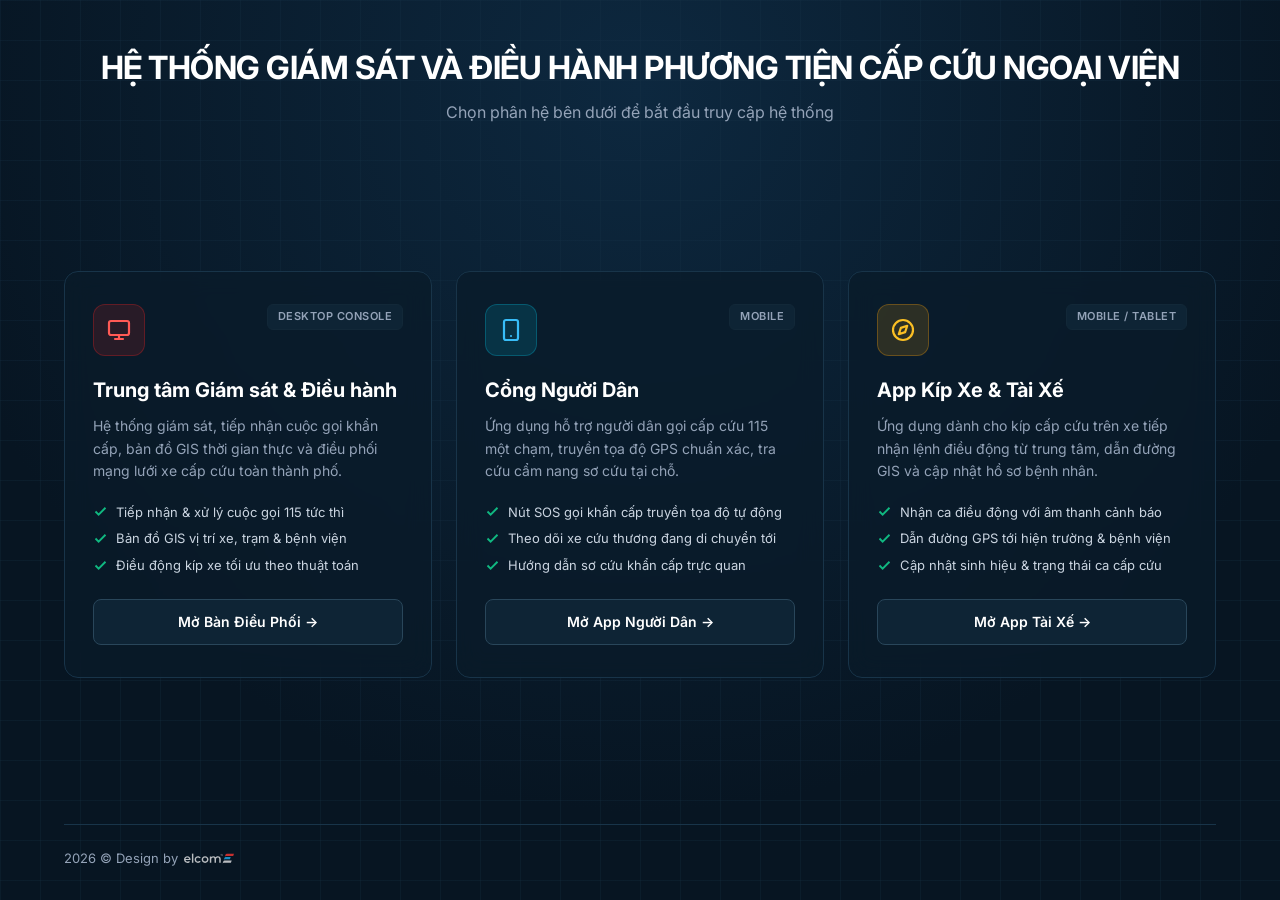
==== commit 08f4328e: "feat: implement central command application logic and initial central app structure" ====
--- a/index.html
+++ b/index.html
@@ -39,9 +39,9 @@
     .hub-container {
       position: relative;
       z-index: 1;
-      max-width: 1280px;
+      max-width: 1200px;
       margin: 0 auto;
-      padding: 40px 24px 32px;
+      padding: 48px 24px 32px;
       flex: 1;
       display: flex;
       flex-direction: column;
@@ -52,7 +52,7 @@
     /* Header */
     .hub-header {
       text-align: center;
-      margin-bottom: 40px;
+      margin-bottom: 48px;
     }
 
     .badge-pill {
@@ -98,7 +98,7 @@
     }
 
     .hub-title {
-      font-size: 30px;
+      font-size: 32px;
       font-weight: 700;
       color: #FFFFFF;
       letter-spacing: -0.5px;
@@ -109,7 +109,7 @@
     .hub-subtitle {
       font-size: 16px;
       color: var(--text-gray);
-      max-width: 720px;
+      max-width: 680px;
       margin: 0 auto;
       line-height: 1.6;
     }
@@ -117,9 +117,9 @@
     /* Portal Grid */
     .portal-grid {
       display: grid;
-      grid-template-columns: repeat(2, minmax(0, 1fr));
+      grid-template-columns: repeat(auto-fit, minmax(320px, 1fr));
       gap: 24px;
-      margin-bottom: 40px;
+      margin-bottom: 48px;
     }
 
     .portal-card {
@@ -127,7 +127,7 @@
       border: 1px solid var(--border-main);
       backdrop-filter: blur(12px);
       border-radius: 14px;
-      padding: 28px 26px;
+      padding: 32px 28px;
       display: flex;
       flex-direction: column;
       justify-content: space-between;
@@ -159,33 +159,29 @@
       background: linear-gradient(90deg, #E52521, #FF5A55);
     }
 
-    .portal-card.card-hospital:hover::before {
-      background: linear-gradient(90deg, #10B981, #059669);
+    .portal-card.card-citizen:hover::before {
+      background: linear-gradient(90deg, #06B6D4, #3B82F6);
     }
 
     .portal-card.card-driver:hover::before {
       background: linear-gradient(90deg, #F59E0B, #10B981);
     }
 
-    .portal-card.card-citizen:hover::before {
-      background: linear-gradient(90deg, #06B6D4, #3B82F6);
-    }
-
     .card-top {
       display: flex;
       align-items: flex-start;
       justify-content: space-between;
-      margin-bottom: 18px;
+      margin-bottom: 20px;
     }
 
     .icon-wrapper {
-      width: 48px;
-      height: 48px;
+      width: 52px;
+      height: 52px;
       border-radius: 12px;
       display: flex;
       align-items: center;
       justify-content: center;
-      font-size: 22px;
+      font-size: 24px;
     }
 
     .icon-central {
@@ -194,22 +190,16 @@
       border: 1px solid rgba(229, 37, 33, 0.3);
     }
 
-    .icon-hospital {
-      background: rgba(16, 185, 129, 0.15);
-      color: #34D399;
-      border: 1px solid rgba(16, 185, 129, 0.3);
+    .icon-citizen {
+      background: rgba(6, 182, 212, 0.15);
+      color: #38BDF8;
+      border: 1px solid rgba(6, 182, 212, 0.3);
     }
 
     .icon-driver {
       background: rgba(245, 158, 11, 0.15);
       color: #FBBF24;
       border: 1px solid rgba(245, 158, 11, 0.3);
-    }
-
-    .icon-citizen {
-      background: rgba(6, 182, 212, 0.15);
-      color: #38BDF8;
-      border: 1px solid rgba(6, 182, 212, 0.3);
     }
 
     .device-tag {
@@ -225,30 +215,30 @@
     }
 
     .card-content h3 {
-      font-size: 19px;
+      font-size: 20px;
       font-weight: 700;
       color: #FFFFFF;
-      margin-bottom: 8px;
+      margin-bottom: 10px;
     }
 
     .card-content p {
-      font-size: 13.5px;
+      font-size: 14px;
       color: var(--text-gray);
-      line-height: 1.55;
-      margin-bottom: 18px;
+      line-height: 1.6;
+      margin-bottom: 20px;
     }
 
     .feature-list {
       list-style: none;
       padding: 0;
-      margin: 0 0 22px 0;
+      margin: 0 0 24px 0;
       display: flex;
       flex-direction: column;
       gap: 8px;
     }
 
     .feature-list li {
-      font-size: 12.5px;
+      font-size: 13px;
       color: var(--text-muted);
       display: flex;
       align-items: center;
@@ -266,9 +256,9 @@
       justify-content: center;
       gap: 8px;
       width: 100%;
-      padding: 11px 16px;
+      padding: 12px 18px;
       border-radius: 8px;
-      font-size: 13.5px;
+      font-size: 14px;
       font-weight: 600;
       background: var(--bg-elevated);
       color: #FFFFFF;
@@ -288,27 +278,6 @@
       box-shadow: 0 4px 14px rgba(229, 37, 33, 0.4);
     }
 
-    .portal-card.card-hospital:hover .card-btn {
-      background: #059669;
-      border-color: #059669;
-      color: #FFFFFF;
-      box-shadow: 0 4px 14px rgba(16, 185, 129, 0.4);
-    }
-
-    .portal-card.card-driver:hover .card-btn {
-      background: #D97706;
-      border-color: #D97706;
-      color: #FFFFFF;
-      box-shadow: 0 4px 14px rgba(245, 158, 11, 0.4);
-    }
-
-    .portal-card.card-citizen:hover .card-btn {
-      background: #0284C7;
-      border-color: #0284C7;
-      color: #FFFFFF;
-      box-shadow: 0 4px 14px rgba(2, 132, 199, 0.4);
-    }
-
     /* Footer */
     .hub-footer {
       border-top: 1px solid var(--border-main);
@@ -343,13 +312,13 @@
       background: #10B981;
     }
 
-    @media (max-width: 900px) {
+    @media (max-width: 768px) {
+      .hub-title {
+        font-size: 24px;
+      }
+
       .portal-grid {
         grid-template-columns: 1fr;
-      }
-
-      .hub-title {
-        font-size: 24px;
       }
 
       .hub-footer {
@@ -372,8 +341,8 @@
 
     <!-- Portal Cards -->
     <main class="portal-grid">
-      <!-- 1. Trung tâm - EAMS Central -->
-      <a href="central.html" class="portal-card card-central" id="link-central" onclick="sessionStorage.setItem('ccnv_logged_in_user', 'dpv01')">
+      <!-- 1. Central Dispatch -->
+      <a href="central.html" class="portal-card card-central" id="link-central">
         <div>
           <div class="card-top">
             <div class="icon-wrapper icon-central">
@@ -384,11 +353,12 @@
                 <line x1="12" y1="17" x2="12" y2="21"></line>
               </svg>
             </div>
-            <span class="device-tag">Máy tính để bàn</span>
+            <span class="device-tag">Desktop Console</span>
           </div>
           <div class="card-content">
-            <h3>Trung Tâm Giám Sát & Điều Hành</h3>
-            <p>Hệ thống giám sát tổng thể, tiếp nhận cuộc gọi khẩn cấp 115, bản đồ GIS thời gian thực và điều phối mạng lưới xe cấp cứu toàn thành phố.</p>
+            <h3>Trung tâm Giám sát & Điều hành</h3>
+            <p>Hệ thống giám sát, tiếp nhận cuộc gọi khẩn cấp, bản đồ GIS thời gian thực và điều phối mạng lưới xe cấp
+              cứu toàn thành phố.</p>
             <ul class="feature-list">
               <li>
                 <svg width="15" height="15" viewBox="0 0 24 24" fill="none" stroke="currentColor" stroke-width="3">
@@ -416,54 +386,51 @@
         </div>
       </a>
 
-      <!-- 2. Bệnh viện tiếp nhận - EAMS Hospital -->
-      <a href="central.html" class="portal-card card-hospital" id="link-hospital" onclick="sessionStorage.setItem('ccnv_logged_in_user', 'bvtu.tn')">
+      <!-- 2. Citizen App -->
+      <a href="citizen.html" class="portal-card card-citizen" id="link-citizen">
         <div>
           <div class="card-top">
-            <div class="icon-wrapper icon-hospital">
+            <div class="icon-wrapper icon-citizen">
               <svg width="24" height="24" viewBox="0 0 24 24" fill="none" stroke="currentColor" stroke-width="2.2"
                 stroke-linecap="round" stroke-linejoin="round">
-                <path d="M3 21h18"></path>
-                <path d="M5 21V7l8-4v18"></path>
-                <path d="M19 21V11l-6-3"></path>
-                <path d="M9 9h1"></path>
-                <path d="M9 13h1"></path>
-                <path d="M9 17h1"></path>
+                <rect x="5" y="2" width="14" height="20" rx="2" ry="2"></rect>
+                <line x1="12" y1="18" x2="12.01" y2="18"></line>
               </svg>
             </div>
-            <span class="device-tag">Máy tính / Bệnh viện</span>
+            <span class="device-tag">Mobile</span>
           </div>
           <div class="card-content">
-            <h3>Cổng Tiếp Nhận & Cấp Cứu Bệnh Viện</h3>
-            <p>Hệ thống dành cho các cơ sở y tế tiếp nhận thông tin bệnh nhân trước viện, xem hồ sơ bệnh án điện tử (ePCR) và xác nhận sẵn sàng tiếp nhận.</p>
+            <h3>Cổng Người Dân</h3>
+            <p>Ứng dụng hỗ trợ người dân gọi cấp cứu 115 một chạm, truyền tọa độ GPS chuẩn xác, tra cứu cẩm nang sơ cứu
+              tại chỗ.</p>
             <ul class="feature-list">
               <li>
                 <svg width="15" height="15" viewBox="0 0 24 24" fill="none" stroke="currentColor" stroke-width="3">
                   <polyline points="20 6 9 17 4 12"></polyline>
                 </svg>
-                Cảnh báo trước ca cấp cứu đang di chuyển tới
-              </li>
-              <li>
-                <svg width="15" height="15" viewBox="0 0 24 24" fill="none" stroke="currentColor" stroke-width="3">
-                  <polyline points="20 6 9 17 4 12"></polyline>
-                </svg>
-                Xem bệnh án điện tử ePCR & sinh hiệu thời gian thực
-              </li>
-              <li>
-                <svg width="15" height="15" viewBox="0 0 24 24" fill="none" stroke="currentColor" stroke-width="3">
-                  <polyline points="20 6 9 17 4 12"></polyline>
-                </svg>
-                Xác nhận tiếp nhận & cập nhật năng lực giường bệnh
+                Nút SOS gọi khẩn cấp truyền tọa độ tự động
+              </li>
+              <li>
+                <svg width="15" height="15" viewBox="0 0 24 24" fill="none" stroke="currentColor" stroke-width="3">
+                  <polyline points="20 6 9 17 4 12"></polyline>
+                </svg>
+                Theo dõi xe cứu thương đang di chuyển tới
+              </li>
+              <li>
+                <svg width="15" height="15" viewBox="0 0 24 24" fill="none" stroke="currentColor" stroke-width="3">
+                  <polyline points="20 6 9 17 4 12"></polyline>
+                </svg>
+                Hướng dẫn sơ cứu khẩn cấp trực quan
               </li>
             </ul>
           </div>
         </div>
         <div class="card-btn">
-          Mở Cổng Tiếp Nhận &rarr;
+          Mở App Người Dân &rarr;
         </div>
       </a>
 
-      <!-- 3. Driver / Kíp xe - EAMS Crew -->
+      <!-- 3. Driver & Crew App -->
       <a href="driver.html" class="portal-card card-driver" id="link-driver">
         <div>
           <div class="card-top">
@@ -474,11 +441,12 @@
                 <polygon points="16.24 7.76 14.12 14.12 7.76 16.24 9.88 9.88 16.24 7.76"></polygon>
               </svg>
             </div>
-            <span class="device-tag">Điện thoại / Máy tính bảng</span>
+            <span class="device-tag">Mobile / Tablet</span>
           </div>
           <div class="card-content">
-            <h3>Ứng Dụng Kíp Cấp Cứu & Lái Xe</h3>
-            <p>Ứng dụng dành cho kíp cấp cứu trên xe tiếp nhận lệnh điều động từ trung tâm, dẫn đường GIS và cập nhật hồ sơ bệnh nhân.</p>
+            <h3>App Kíp Xe & Tài Xế</h3>
+            <p>Ứng dụng dành cho kíp cấp cứu trên xe tiếp nhận lệnh điều động từ trung tâm, dẫn đường GIS và cập nhật hồ
+              sơ bệnh nhân.</p>
             <ul class="feature-list">
               <li>
                 <svg width="15" height="15" viewBox="0 0 24 24" fill="none" stroke="currentColor" stroke-width="3">
@@ -502,50 +470,7 @@
           </div>
         </div>
         <div class="card-btn">
-          Mở App Kíp Xe &rarr;
-        </div>
-      </a>
-
-      <!-- 4. Người dân - EAMS Citizen -->
-      <a href="citizen.html" class="portal-card card-citizen" id="link-citizen">
-        <div>
-          <div class="card-top">
-            <div class="icon-wrapper icon-citizen">
-              <svg width="24" height="24" viewBox="0 0 24 24" fill="none" stroke="currentColor" stroke-width="2.2"
-                stroke-linecap="round" stroke-linejoin="round">
-                <rect x="5" y="2" width="14" height="20" rx="2" ry="2"></rect>
-                <line x1="12" y1="18" x2="12.01" y2="18"></line>
-              </svg>
-            </div>
-            <span class="device-tag">Ứng dụng di động</span>
-          </div>
-          <div class="card-content">
-            <h3>Cổng Cứu Nạn & Cấp Cứu Người Dân</h3>
-            <p>Ứng dụng hỗ trợ người dân gọi cấp cứu 115 một chạm, truyền tọa độ GPS chuẩn xác, tra cứu cẩm nang sơ cứu tại chỗ.</p>
-            <ul class="feature-list">
-              <li>
-                <svg width="15" height="15" viewBox="0 0 24 24" fill="none" stroke="currentColor" stroke-width="3">
-                  <polyline points="20 6 9 17 4 12"></polyline>
-                </svg>
-                Nút SOS gọi khẩn cấp truyền tọa độ tự động
-              </li>
-              <li>
-                <svg width="15" height="15" viewBox="0 0 24 24" fill="none" stroke="currentColor" stroke-width="3">
-                  <polyline points="20 6 9 17 4 12"></polyline>
-                </svg>
-                Theo dõi xe cứu thương đang di chuyển tới
-              </li>
-              <li>
-                <svg width="15" height="15" viewBox="0 0 24 24" fill="none" stroke="currentColor" stroke-width="3">
-                  <polyline points="20 6 9 17 4 12"></polyline>
-                </svg>
-                Hướng dẫn sơ cứu khẩn cấp trực quan
-              </li>
-            </ul>
-          </div>
-        </div>
-        <div class="card-btn">
-          Mở App Người Dân &rarr;
+          Mở App Tài Xế &rarr;
         </div>
       </a>
     </main>
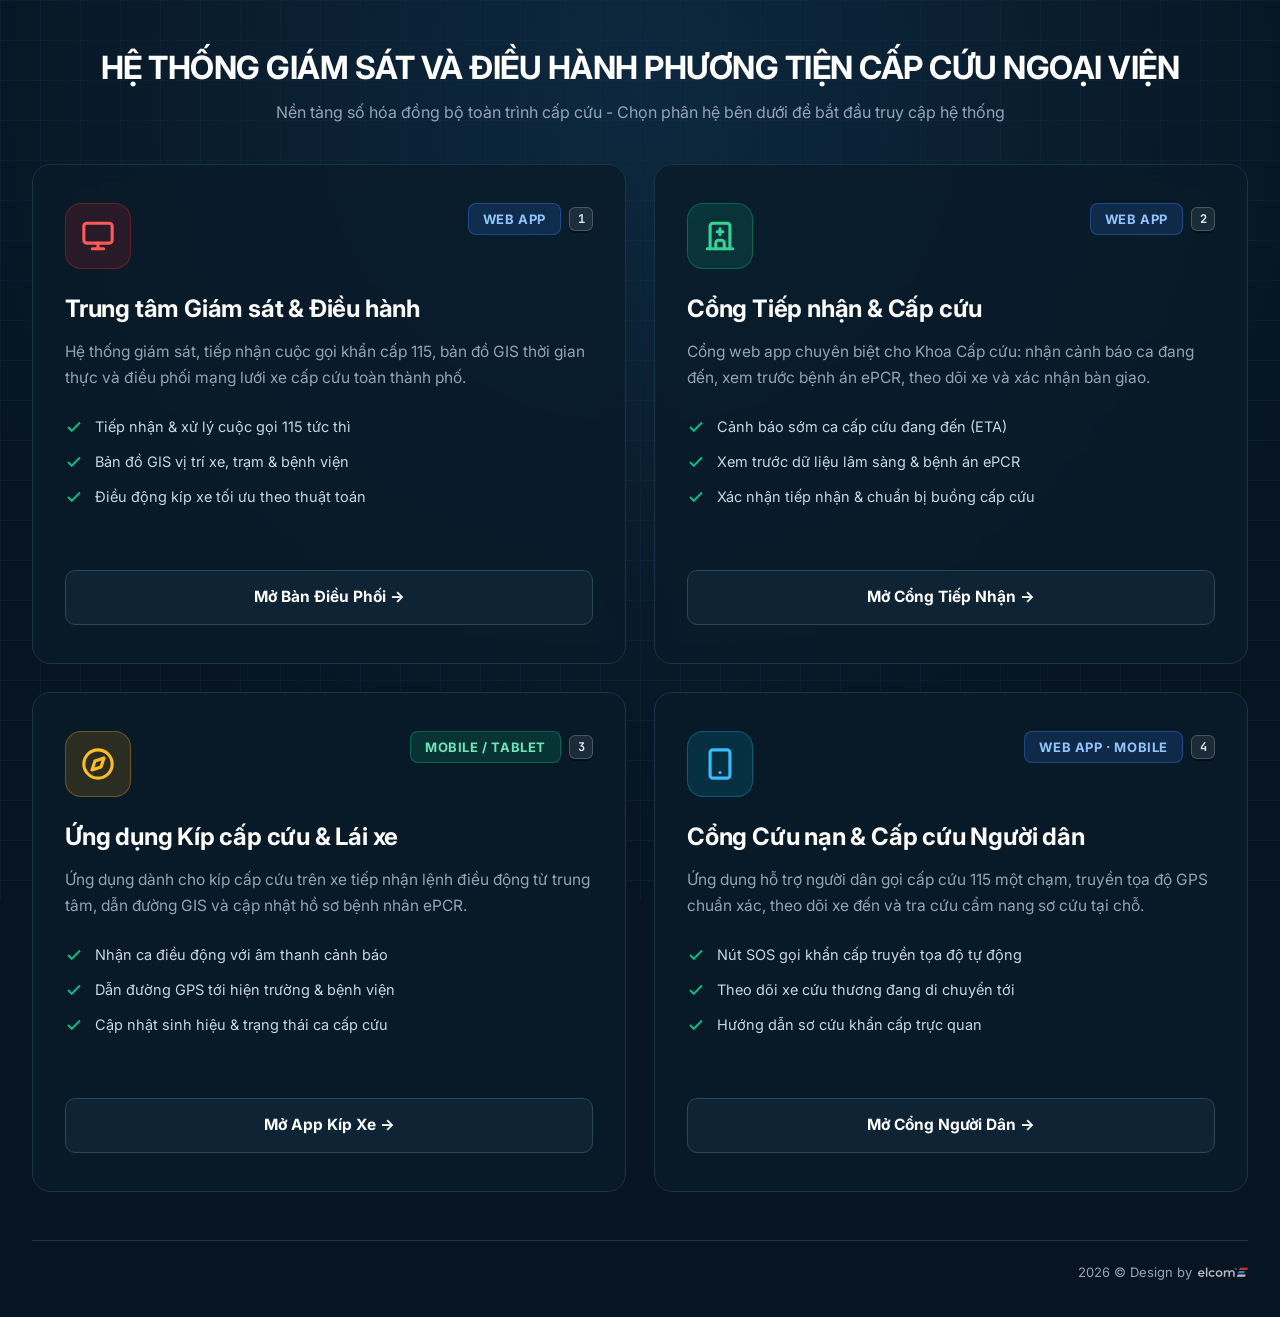
==== commit fae4680e: "refactor: create central-app.js and modularize code with desktop CSS, shared data-loaders, maps, and" ====
--- a/index.html
+++ b/index.html
@@ -39,9 +39,9 @@
     .hub-container {
       position: relative;
       z-index: 1;
-      max-width: 1200px;
+      max-width: 1680px;
       margin: 0 auto;
-      padding: 48px 24px 32px;
+      padding: 48px 32px 36px;
       flex: 1;
       display: flex;
       flex-direction: column;
@@ -52,49 +52,7 @@
     /* Header */
     .hub-header {
       text-align: center;
-      margin-bottom: 48px;
-    }
-
-    .badge-pill {
-      display: inline-flex;
-      align-items: center;
-      gap: 8px;
-      background: rgba(229, 37, 33, 0.12);
-      border: 1px solid rgba(229, 37, 33, 0.35);
-      color: #FF5A55;
-      padding: 6px 16px;
-      border-radius: 999px;
-      font-size: 13px;
-      font-weight: 600;
-      letter-spacing: 0.5px;
-      text-transform: uppercase;
-      margin-bottom: 18px;
-    }
-
-    .pulse-dot {
-      width: 8px;
-      height: 8px;
-      border-radius: 50%;
-      background: #EF4444;
-      box-shadow: 0 0 10px #EF4444;
-      animation: pulse 1.8s infinite;
-    }
-
-    @keyframes pulse {
-      0% {
-        transform: scale(0.95);
-        box-shadow: 0 0 0 0 rgba(239, 68, 68, 0.7);
-      }
-
-      70% {
-        transform: scale(1.1);
-        box-shadow: 0 0 0 8px rgba(239, 68, 68, 0);
-      }
-
-      100% {
-        transform: scale(0.95);
-        box-shadow: 0 0 0 0 rgba(239, 68, 68, 0);
-      }
+      margin-bottom: 38px;
     }
 
     .hub-title {
@@ -109,25 +67,26 @@
     .hub-subtitle {
       font-size: 16px;
       color: var(--text-gray);
-      max-width: 680px;
+      max-width: 780px;
       margin: 0 auto;
       line-height: 1.6;
     }
 
-    /* Portal Grid */
+    /* Portal Grid: Scaled up 40% */
     .portal-grid {
       display: grid;
-      grid-template-columns: repeat(auto-fit, minmax(320px, 1fr));
-      gap: 24px;
+      grid-template-columns: repeat(4, 1fr);
+      gap: 28px;
       margin-bottom: 48px;
     }
 
     .portal-card {
-      background: rgba(10, 27, 42, 0.75);
+      background: rgba(10, 27, 42, 0.78);
       border: 1px solid var(--border-main);
       backdrop-filter: blur(12px);
-      border-radius: 14px;
-      padding: 32px 28px;
+      border-radius: 18px;
+      padding: 38px 32px;
+      min-height: 500px;
       display: flex;
       flex-direction: column;
       justify-content: space-between;
@@ -138,132 +97,222 @@
       color: inherit;
     }
 
+    .portal-card:focus-visible {
+      outline: 2px solid #38BDF8;
+      outline-offset: 4px;
+    }
+
     .portal-card::before {
       content: "";
       position: absolute;
       top: 0;
       left: 0;
       right: 0;
-      height: 3px;
+      height: 4px;
       background: transparent;
       transition: background 0.25s ease;
     }
 
     .portal-card:hover {
-      transform: translateY(-4px);
+      transform: translateY(-5px);
       border-color: #3A627E;
-      box-shadow: 0 16px 36px rgba(0, 0, 0, 0.4), 0 0 20px rgba(58, 98, 126, 0.2);
+      box-shadow: 0 20px 44px -4px rgba(0, 0, 0, 0.6);
+    }
+
+    /* Hover accents per card */
+    .portal-card.card-central:hover {
+      border-color: #E52521;
+      box-shadow: 0 20px 40px -6px rgba(0, 0, 0, 0.75);
     }
 
     .portal-card.card-central:hover::before {
       background: linear-gradient(90deg, #E52521, #FF5A55);
     }
 
+    .portal-card.card-hospital:hover {
+      border-color: #10B981;
+      box-shadow: 0 20px 40px -6px rgba(0, 0, 0, 0.75);
+    }
+
+    .portal-card.card-hospital:hover::before {
+      background: linear-gradient(90deg, #10B981, #06B6D4);
+    }
+
+    .portal-card.card-driver:hover {
+      border-color: #F59E0B;
+      box-shadow: 0 20px 40px -6px rgba(0, 0, 0, 0.75);
+    }
+
+    .portal-card.card-driver:hover::before {
+      background: linear-gradient(90deg, #F59E0B, #EAB308);
+    }
+
+    .portal-card.card-citizen:hover {
+      border-color: #06B6D4;
+      box-shadow: 0 20px 40px -6px rgba(0, 0, 0, 0.75);
+    }
+
     .portal-card.card-citizen:hover::before {
       background: linear-gradient(90deg, #06B6D4, #3B82F6);
     }
 
-    .portal-card.card-driver:hover::before {
-      background: linear-gradient(90deg, #F59E0B, #10B981);
-    }
-
     .card-top {
       display: flex;
       align-items: flex-start;
       justify-content: space-between;
-      margin-bottom: 20px;
+      margin-bottom: 24px;
+      gap: 12px;
     }
 
     .icon-wrapper {
-      width: 52px;
-      height: 52px;
-      border-radius: 12px;
+      width: 66px;
+      height: 66px;
+      border-radius: 16px;
       display: flex;
       align-items: center;
       justify-content: center;
-      font-size: 24px;
+      flex-shrink: 0;
+    }
+
+    .icon-wrapper svg {
+      width: 34px;
+      height: 34px;
     }
 
     .icon-central {
       background: rgba(229, 37, 33, 0.15);
       color: #FF5A55;
-      border: 1px solid rgba(229, 37, 33, 0.3);
+      border: 1px solid rgba(229, 37, 33, 0.35);
+    }
+
+    .icon-hospital {
+      background: rgba(16, 185, 129, 0.15);
+      color: #34D399;
+      border: 1px solid rgba(16, 185, 129, 0.35);
+    }
+
+    .icon-driver {
+      background: rgba(245, 158, 11, 0.15);
+      color: #FBBF24;
+      border: 1px solid rgba(245, 158, 11, 0.35);
     }
 
     .icon-citizen {
       background: rgba(6, 182, 212, 0.15);
       color: #38BDF8;
-      border: 1px solid rgba(6, 182, 212, 0.3);
-    }
-
-    .icon-driver {
-      background: rgba(245, 158, 11, 0.15);
-      color: #FBBF24;
-      border: 1px solid rgba(245, 158, 11, 0.3);
+      border: 1px solid rgba(6, 182, 212, 0.35);
+    }
+
+    .card-badges {
+      display: flex;
+      align-items: center;
+      gap: 8px;
+      flex-wrap: wrap;
+      justify-content: flex-end;
     }
 
     .device-tag {
-      font-size: 11px;
-      font-weight: 600;
+      font-size: 13px;
+      font-weight: 700;
       text-transform: uppercase;
-      letter-spacing: 0.5px;
-      padding: 4px 10px;
-      border-radius: 6px;
+      letter-spacing: 0.6px;
+      padding: 6px 14px;
+      border-radius: 8px;
       background: var(--bg-elevated);
       color: var(--text-gray);
-      border: 1px solid var(--border-subtle);
-    }
-
+      border: 1px solid var(--border-subtle, #183449);
+      white-space: nowrap;
+    }
+
+    .device-tag.device-webapp {
+      background: rgba(59, 130, 246, 0.16);
+      color: #93C5FD;
+      border-color: rgba(59, 130, 246, 0.36);
+    }
+
+    .device-tag.device-mobile {
+      background: rgba(16, 185, 129, 0.16);
+      color: #6EE7B7;
+      border-color: rgba(16, 185, 129, 0.36);
+    }
+
+    .keycap-badge {
+      display: inline-flex;
+      align-items: center;
+      justify-content: center;
+      min-width: 24px;
+      height: 24px;
+      padding: 0 6px;
+      font-size: 12px;
+      font-weight: 700;
+      font-family: var(--font-mono, monospace);
+      border-radius: 6px;
+      background: rgba(255, 255, 255, 0.08);
+      color: var(--text-slate);
+      border: 1px solid rgba(255, 255, 255, 0.2);
+      box-shadow: 0 2px 0 rgba(0, 0, 0, 0.35);
+      line-height: 1;
+    }
+
+    .card-content h2,
     .card-content h3 {
-      font-size: 20px;
+      font-size: 24px;
       font-weight: 700;
       color: #FFFFFF;
-      margin-bottom: 10px;
+      margin: 0 0 14px 0;
+      line-height: 1.35;
+      letter-spacing: -0.2px;
     }
 
     .card-content p {
-      font-size: 14px;
+      font-size: 15.5px;
       color: var(--text-gray);
-      line-height: 1.6;
-      margin-bottom: 20px;
+      line-height: 1.65;
+      margin-bottom: 26px;
+      min-height: 76px;
     }
 
     .feature-list {
       list-style: none;
       padding: 0;
-      margin: 0 0 24px 0;
+      margin: 0 0 28px 0;
       display: flex;
       flex-direction: column;
-      gap: 8px;
+      gap: 13px;
     }
 
     .feature-list li {
-      font-size: 13px;
-      color: var(--text-muted);
-      display: flex;
-      align-items: center;
-      gap: 8px;
+      font-size: 14.5px;
+      color: #CBD5E1;
+      display: flex;
+      align-items: flex-start;
+      gap: 12px;
+      line-height: 1.5;
     }
 
     .feature-list li svg {
+      width: 18px;
+      height: 18px;
       color: #10B981;
       flex-shrink: 0;
+      margin-top: 2px;
     }
 
     .card-btn {
       display: inline-flex;
       align-items: center;
       justify-content: center;
-      gap: 8px;
+      gap: 10px;
       width: 100%;
-      padding: 12px 18px;
-      border-radius: 8px;
-      font-size: 14px;
-      font-weight: 600;
+      padding: 15px 22px;
+      border-radius: 10px;
+      font-size: 15.5px;
+      font-weight: 700;
       background: var(--bg-elevated);
       color: #FFFFFF;
       border: 1px solid var(--border-accent);
       transition: all 0.2s ease;
+      margin-top: auto;
     }
 
     .portal-card:hover .card-btn {
@@ -271,45 +320,57 @@
       border-color: #4B799B;
     }
 
+    /* WCAG AA Compliant Button Hover States (Contrast > 4.5:1 on #FFFFFF text) */
     .portal-card.card-central:hover .card-btn {
-      background: #E52521;
-      border-color: #E52521;
+      background: #B91C1C;
+      border-color: #EF4444;
       color: #FFFFFF;
-      box-shadow: 0 4px 14px rgba(229, 37, 33, 0.4);
+      box-shadow: 0 4px 14px rgba(0, 0, 0, 0.45);
+    }
+
+    .portal-card.card-hospital:hover .card-btn {
+      background: #047857;
+      border-color: #10B981;
+      color: #FFFFFF;
+      box-shadow: 0 4px 14px rgba(0, 0, 0, 0.45);
+    }
+
+    .portal-card.card-driver:hover .card-btn {
+      background: #B45309;
+      border-color: #F59E0B;
+      color: #FFFFFF;
+      box-shadow: 0 4px 14px rgba(0, 0, 0, 0.45);
+    }
+
+    .portal-card.card-citizen:hover .card-btn {
+      background: #0369A1;
+      border-color: #38BDF8;
+      color: #FFFFFF;
+      box-shadow: 0 4px 14px rgba(0, 0, 0, 0.45);
     }
 
     /* Footer */
     .hub-footer {
       border-top: 1px solid var(--border-main);
-      padding-top: 24px;
+      padding-top: 22px;
       display: flex;
       align-items: center;
-      justify-content: space-between;
+      justify-content: flex-end;
       font-size: 13px;
-      color: var(--text-dim);
+      color: var(--text-dim, #64748B);
       flex-wrap: wrap;
       gap: 12px;
     }
 
-    .footer-left {
-      display: flex;
-      align-items: center;
-      gap: 12px;
-    }
-
-    .system-status {
-      display: inline-flex;
-      align-items: center;
-      gap: 6px;
-      color: #34D399;
-      font-weight: 500;
-    }
-
-    .status-dot {
-      width: 7px;
-      height: 7px;
-      border-radius: 50%;
-      background: #10B981;
+    @media (max-width: 1540px) {
+      .portal-grid {
+        grid-template-columns: repeat(2, 1fr);
+        gap: 28px;
+      }
+
+      .card-content p {
+        min-height: auto;
+      }
     }
 
     @media (max-width: 768px) {
@@ -319,11 +380,18 @@
 
       .portal-grid {
         grid-template-columns: 1fr;
+        gap: 20px;
+      }
+
+      .portal-card {
+        padding: 28px 22px;
+        min-height: auto;
       }
 
       .hub-footer {
         flex-direction: column;
         text-align: center;
+        justify-content: center;
       }
     }
   </style>
@@ -335,45 +403,49 @@
     <header class="hub-header">
       <h1 class="hub-title">HỆ THỐNG GIÁM SÁT VÀ ĐIỀU HÀNH PHƯƠNG TIỆN CẤP CỨU NGOẠI VIỆN</h1>
       <p class="hub-subtitle">
-        Chọn phân hệ bên dưới để bắt đầu truy cập hệ thống
+        Nền tảng số hóa đồng bộ toàn trình cấp cứu - Chọn phân hệ bên dưới để bắt đầu truy cập hệ thống
       </p>
     </header>
 
-    <!-- Portal Cards -->
+    <!-- 4 Portal Cards -->
     <main class="portal-grid">
-      <!-- 1. Central Dispatch -->
-      <a href="central.html" class="portal-card card-central" id="link-central">
+      <!-- 1. Central Dispatch Console -->
+      <a href="central.html?role=dispatcher" class="portal-card card-central" id="link-central"
+        aria-label="Trung tâm Giám sát và Điều hành 115">
         <div>
           <div class="card-top">
             <div class="icon-wrapper icon-central">
-              <svg width="24" height="24" viewBox="0 0 24 24" fill="none" stroke="currentColor" stroke-width="2.2"
+              <svg width="34" height="34" viewBox="0 0 24 24" fill="none" stroke="currentColor" stroke-width="2.2"
                 stroke-linecap="round" stroke-linejoin="round">
                 <rect x="2" y="3" width="20" height="14" rx="2" ry="2"></rect>
                 <line x1="8" y1="21" x2="16" y2="21"></line>
                 <line x1="12" y1="17" x2="12" y2="21"></line>
               </svg>
             </div>
-            <span class="device-tag">Desktop Console</span>
+            <div class="card-badges">
+              <span class="device-tag device-webapp">Web App</span>
+              <span class="keycap-badge" title="Phím tắt: Bấm 1 để mở">1</span>
+            </div>
           </div>
           <div class="card-content">
-            <h3>Trung tâm Giám sát & Điều hành</h3>
-            <p>Hệ thống giám sát, tiếp nhận cuộc gọi khẩn cấp, bản đồ GIS thời gian thực và điều phối mạng lưới xe cấp
-              cứu toàn thành phố.</p>
+            <h2>Trung tâm Giám sát & Điều hành</h2>
+            <p>Hệ thống giám sát, tiếp nhận cuộc gọi khẩn cấp 115, bản đồ GIS thời gian thực và điều phối mạng lưới xe
+              cấp cứu toàn thành phố.</p>
             <ul class="feature-list">
               <li>
-                <svg width="15" height="15" viewBox="0 0 24 24" fill="none" stroke="currentColor" stroke-width="3">
+                <svg width="18" height="18" viewBox="0 0 24 24" fill="none" stroke="currentColor" stroke-width="2.6">
                   <polyline points="20 6 9 17 4 12"></polyline>
                 </svg>
                 Tiếp nhận & xử lý cuộc gọi 115 tức thì
               </li>
               <li>
-                <svg width="15" height="15" viewBox="0 0 24 24" fill="none" stroke="currentColor" stroke-width="3">
+                <svg width="18" height="18" viewBox="0 0 24 24" fill="none" stroke="currentColor" stroke-width="2.6">
                   <polyline points="20 6 9 17 4 12"></polyline>
                 </svg>
                 Bản đồ GIS vị trí xe, trạm & bệnh viện
               </li>
               <li>
-                <svg width="15" height="15" viewBox="0 0 24 24" fill="none" stroke="currentColor" stroke-width="3">
+                <svg width="18" height="18" viewBox="0 0 24 24" fill="none" stroke="currentColor" stroke-width="2.6">
                   <polyline points="20 6 9 17 4 12"></polyline>
                 </svg>
                 Điều động kíp xe tối ưu theo thuật toán
@@ -386,38 +458,141 @@
         </div>
       </a>
 
-      <!-- 2. Citizen App -->
-      <a href="citizen.html" class="portal-card card-citizen" id="link-citizen">
+      <!-- 2. Receiving Hospital Portal -->
+      <a href="central.html?role=hospital" class="portal-card card-hospital" id="link-hospital"
+        aria-label="Cổng Tiếp nhận và Cấp cứu Bệnh viện">
+        <div>
+          <div class="card-top">
+            <div class="icon-wrapper icon-hospital">
+              <svg width="34" height="34" viewBox="0 0 24 24" fill="none" stroke="currentColor" stroke-width="2.2"
+                stroke-linecap="round" stroke-linejoin="round">
+                <path d="M3 21h18"></path>
+                <path d="M5 21V5a2 2 0 0 1 2-2h10a2 2 0 0 1 2 2v16"></path>
+                <path d="M9 21v-4a2 2 0 0 1 2-2h2a2 2 0 0 1 2 2v4"></path>
+                <line x1="12" y1="7" x2="12" y2="11"></line>
+                <line x1="10" y1="9" x2="14" y2="9"></line>
+              </svg>
+            </div>
+            <div class="card-badges">
+              <span class="device-tag device-webapp">Web App</span>
+              <span class="keycap-badge" title="Phím tắt: Bấm 2 để mở">2</span>
+            </div>
+          </div>
+          <div class="card-content">
+            <h2>Cổng Tiếp nhận & Cấp cứu</h2>
+            <p>Cổng web app chuyên biệt cho Khoa Cấp cứu: nhận cảnh báo ca đang đến, xem trước bệnh án ePCR, theo dõi xe
+              và xác nhận bàn giao.</p>
+            <ul class="feature-list">
+              <li>
+                <svg width="18" height="18" viewBox="0 0 24 24" fill="none" stroke="currentColor" stroke-width="2.6">
+                  <polyline points="20 6 9 17 4 12"></polyline>
+                </svg>
+                Cảnh báo sớm ca cấp cứu đang đến (ETA)
+              </li>
+              <li>
+                <svg width="18" height="18" viewBox="0 0 24 24" fill="none" stroke="currentColor" stroke-width="2.6">
+                  <polyline points="20 6 9 17 4 12"></polyline>
+                </svg>
+                Xem trước dữ liệu lâm sàng & bệnh án ePCR
+              </li>
+              <li>
+                <svg width="18" height="18" viewBox="0 0 24 24" fill="none" stroke="currentColor" stroke-width="2.6">
+                  <polyline points="20 6 9 17 4 12"></polyline>
+                </svg>
+                Xác nhận tiếp nhận & chuẩn bị buồng cấp cứu
+              </li>
+            </ul>
+          </div>
+        </div>
+        <div class="card-btn">
+          Mở Cổng Tiếp Nhận &rarr;
+        </div>
+      </a>
+
+      <!-- 3. Driver & Crew App -->
+      <a href="driver.html" class="portal-card card-driver" id="link-driver"
+        aria-label="Ứng dụng Kíp cấp cứu và Lái xe">
+        <div>
+          <div class="card-top">
+            <div class="icon-wrapper icon-driver">
+              <svg width="34" height="34" viewBox="0 0 24 24" fill="none" stroke="currentColor" stroke-width="2.2"
+                stroke-linecap="round" stroke-linejoin="round">
+                <circle cx="12" cy="12" r="10"></circle>
+                <polygon points="16.24 7.76 14.12 14.12 7.76 16.24 9.88 9.88 16.24 7.76"></polygon>
+              </svg>
+            </div>
+            <div class="card-badges">
+              <span class="device-tag device-mobile">Mobile / Tablet</span>
+              <span class="keycap-badge" title="Phím tắt: Bấm 3 để mở">3</span>
+            </div>
+          </div>
+          <div class="card-content">
+            <h2>Ứng dụng Kíp cấp cứu & Lái xe</h2>
+            <p>Ứng dụng dành cho kíp cấp cứu trên xe tiếp nhận lệnh điều động từ trung tâm, dẫn đường GIS và cập nhật hồ
+              sơ bệnh nhân ePCR.</p>
+            <ul class="feature-list">
+              <li>
+                <svg width="18" height="18" viewBox="0 0 24 24" fill="none" stroke="currentColor" stroke-width="2.6">
+                  <polyline points="20 6 9 17 4 12"></polyline>
+                </svg>
+                Nhận ca điều động với âm thanh cảnh báo
+              </li>
+              <li>
+                <svg width="18" height="18" viewBox="0 0 24 24" fill="none" stroke="currentColor" stroke-width="2.6">
+                  <polyline points="20 6 9 17 4 12"></polyline>
+                </svg>
+                Dẫn đường GPS tới hiện trường & bệnh viện
+              </li>
+              <li>
+                <svg width="18" height="18" viewBox="0 0 24 24" fill="none" stroke="currentColor" stroke-width="2.6">
+                  <polyline points="20 6 9 17 4 12"></polyline>
+                </svg>
+                Cập nhật sinh hiệu & trạng thái ca cấp cứu
+              </li>
+            </ul>
+          </div>
+        </div>
+        <div class="card-btn">
+          Mở App Kíp Xe &rarr;
+        </div>
+      </a>
+
+      <!-- 4. Citizen App -->
+      <a href="citizen.html" class="portal-card card-citizen" id="link-citizen"
+        aria-label="Cổng Cứu nạn và Cấp cứu Người dân">
         <div>
           <div class="card-top">
             <div class="icon-wrapper icon-citizen">
-              <svg width="24" height="24" viewBox="0 0 24 24" fill="none" stroke="currentColor" stroke-width="2.2"
+              <svg width="34" height="34" viewBox="0 0 24 24" fill="none" stroke="currentColor" stroke-width="2.2"
                 stroke-linecap="round" stroke-linejoin="round">
                 <rect x="5" y="2" width="14" height="20" rx="2" ry="2"></rect>
                 <line x1="12" y1="18" x2="12.01" y2="18"></line>
               </svg>
             </div>
-            <span class="device-tag">Mobile</span>
+            <div class="card-badges">
+              <span class="device-tag device-webapp">Web App · Mobile</span>
+              <span class="keycap-badge" title="Phím tắt: Bấm 4 để mở">4</span>
+            </div>
           </div>
           <div class="card-content">
-            <h3>Cổng Người Dân</h3>
-            <p>Ứng dụng hỗ trợ người dân gọi cấp cứu 115 một chạm, truyền tọa độ GPS chuẩn xác, tra cứu cẩm nang sơ cứu
-              tại chỗ.</p>
+            <h2>Cổng Cứu nạn & Cấp cứu Người dân</h2>
+            <p>Ứng dụng hỗ trợ người dân gọi cấp cứu 115 một chạm, truyền tọa độ GPS chuẩn xác, theo dõi xe đến và tra
+              cứu cẩm nang sơ cứu tại chỗ.</p>
             <ul class="feature-list">
               <li>
-                <svg width="15" height="15" viewBox="0 0 24 24" fill="none" stroke="currentColor" stroke-width="3">
+                <svg width="18" height="18" viewBox="0 0 24 24" fill="none" stroke="currentColor" stroke-width="2.6">
                   <polyline points="20 6 9 17 4 12"></polyline>
                 </svg>
                 Nút SOS gọi khẩn cấp truyền tọa độ tự động
               </li>
               <li>
-                <svg width="15" height="15" viewBox="0 0 24 24" fill="none" stroke="currentColor" stroke-width="3">
+                <svg width="18" height="18" viewBox="0 0 24 24" fill="none" stroke="currentColor" stroke-width="2.6">
                   <polyline points="20 6 9 17 4 12"></polyline>
                 </svg>
                 Theo dõi xe cứu thương đang di chuyển tới
               </li>
               <li>
-                <svg width="15" height="15" viewBox="0 0 24 24" fill="none" stroke="currentColor" stroke-width="3">
+                <svg width="18" height="18" viewBox="0 0 24 24" fill="none" stroke="currentColor" stroke-width="2.6">
                   <polyline points="20 6 9 17 4 12"></polyline>
                 </svg>
                 Hướng dẫn sơ cứu khẩn cấp trực quan
@@ -426,64 +601,41 @@
           </div>
         </div>
         <div class="card-btn">
-          Mở App Người Dân &rarr;
-        </div>
-      </a>
-
-      <!-- 3. Driver & Crew App -->
-      <a href="driver.html" class="portal-card card-driver" id="link-driver">
-        <div>
-          <div class="card-top">
-            <div class="icon-wrapper icon-driver">
-              <svg width="24" height="24" viewBox="0 0 24 24" fill="none" stroke="currentColor" stroke-width="2.2"
-                stroke-linecap="round" stroke-linejoin="round">
-                <circle cx="12" cy="12" r="10"></circle>
-                <polygon points="16.24 7.76 14.12 14.12 7.76 16.24 9.88 9.88 16.24 7.76"></polygon>
-              </svg>
-            </div>
-            <span class="device-tag">Mobile / Tablet</span>
-          </div>
-          <div class="card-content">
-            <h3>App Kíp Xe & Tài Xế</h3>
-            <p>Ứng dụng dành cho kíp cấp cứu trên xe tiếp nhận lệnh điều động từ trung tâm, dẫn đường GIS và cập nhật hồ
-              sơ bệnh nhân.</p>
-            <ul class="feature-list">
-              <li>
-                <svg width="15" height="15" viewBox="0 0 24 24" fill="none" stroke="currentColor" stroke-width="3">
-                  <polyline points="20 6 9 17 4 12"></polyline>
-                </svg>
-                Nhận ca điều động với âm thanh cảnh báo
-              </li>
-              <li>
-                <svg width="15" height="15" viewBox="0 0 24 24" fill="none" stroke="currentColor" stroke-width="3">
-                  <polyline points="20 6 9 17 4 12"></polyline>
-                </svg>
-                Dẫn đường GPS tới hiện trường & bệnh viện
-              </li>
-              <li>
-                <svg width="15" height="15" viewBox="0 0 24 24" fill="none" stroke="currentColor" stroke-width="3">
-                  <polyline points="20 6 9 17 4 12"></polyline>
-                </svg>
-                Cập nhật sinh hiệu & trạng thái ca cấp cứu
-              </li>
-            </ul>
-          </div>
-        </div>
-        <div class="card-btn">
-          Mở App Tài Xế &rarr;
+          Mở Cổng Người Dân &rarr;
         </div>
       </a>
     </main>
 
     <!-- Bottom Footer -->
     <footer class="hub-footer">
-      <div class="footer-left">
+      <div class="footer-right">
         <span style="display:inline-flex;align-items:center;gap:6px;">2026 © Design by <img
             src="assets/Logo Elcom-dark.svg" alt="Elcom"
             style="height:13px;width:auto;display:inline-block;vertical-align:middle;opacity:0.9;" /></span>
       </div>
     </footer>
   </div>
+
+  <!-- Keyboard Shortcuts Handler: Press 1-4 to Launch -->
+  <script>
+    document.addEventListener('keydown', function (e) {
+      if (e.target.tagName === 'INPUT' || e.target.tagName === 'TEXTAREA' || e.ctrlKey || e.metaKey || e.altKey) return;
+      var keyMap = {
+        '1': 'link-central',
+        '2': 'link-hospital',
+        '3': 'link-driver',
+        '4': 'link-citizen'
+      };
+      var targetId = keyMap[e.key];
+      if (targetId) {
+        var el = document.getElementById(targetId);
+        if (el) {
+          el.focus();
+          el.click();
+        }
+      }
+    });
+  </script>
 </body>
 
 </html>
--- a/css/global.css
+++ b/css/global.css
@@ -5,13 +5,16 @@
 
 @import url('https://fonts.googleapis.com/css2?family=Inter:wght@400;500;600;700&family=JetBrains+Mono:wght@500;600&display=swap');
 
-*, *::before, *::after {
+*,
+*::before,
+*::after {
   box-sizing: border-box;
   margin: 0;
   padding: 0;
 }
 
-html, body {
+html,
+body {
   width: 100%;
   height: 100%;
   background-color: var(--bg-main);
@@ -29,13 +32,16 @@
   width: 6px;
   height: 6px;
 }
+
 ::-webkit-scrollbar-track {
   background: var(--bg-main);
 }
+
 ::-webkit-scrollbar-thumb {
   background: var(--border-accent);
   border-radius: var(--radius-xs);
 }
+
 ::-webkit-scrollbar-thumb:hover {
   background: #3A627E;
 }
@@ -59,7 +65,9 @@
   transition: all var(--transition-fast);
 }
 
-input, select, textarea {
+input,
+select,
+textarea {
   font-family: inherit;
   font-size: var(--font-md);
   color: var(--text-white);
@@ -71,12 +79,15 @@
   transition: border-color var(--transition-fast);
 }
 
-input:focus, select:focus, textarea:focus {
+input:focus,
+select:focus,
+textarea:focus {
   border-color: var(--border-accent);
   box-shadow: 0 0 0 1px var(--border-accent);
 }
 
-input::placeholder, textarea::placeholder {
+input::placeholder,
+textarea::placeholder {
   color: var(--text-gray);
 }
 
@@ -140,10 +151,12 @@
     transform: scale(0.95);
     box-shadow: 0 0 0 0 rgba(255, 59, 53, 0.7);
   }
+
   70% {
     transform: scale(1.05);
     box-shadow: 0 0 0 10px rgba(255, 59, 53, 0);
   }
+
   100% {
     transform: scale(0.95);
     box-shadow: 0 0 0 0 rgba(255, 59, 53, 0);
@@ -155,8 +168,15 @@
 }
 
 @keyframes live-indicator {
-  0%, 100% { opacity: 1; }
-  50% { opacity: 0.3; }
+
+  0%,
+  100% {
+    opacity: 1;
+  }
+
+  50% {
+    opacity: 0.3;
+  }
 }
 
 .live-dot {
@@ -221,8 +241,15 @@
 }
 
 @keyframes toast-in {
-  from { opacity: 0; transform: translateY(12px); }
-  to { opacity: 1; transform: translateY(0); }
+  from {
+    opacity: 0;
+    transform: translateY(12px);
+  }
+
+  to {
+    opacity: 1;
+    transform: translateY(0);
+  }
 }
 
 /* Standard Modal Overlay */
@@ -355,4 +382,4 @@
 .btn-lg {
   padding: 12px 24px;
   font-size: var(--font-base);
-}
+}
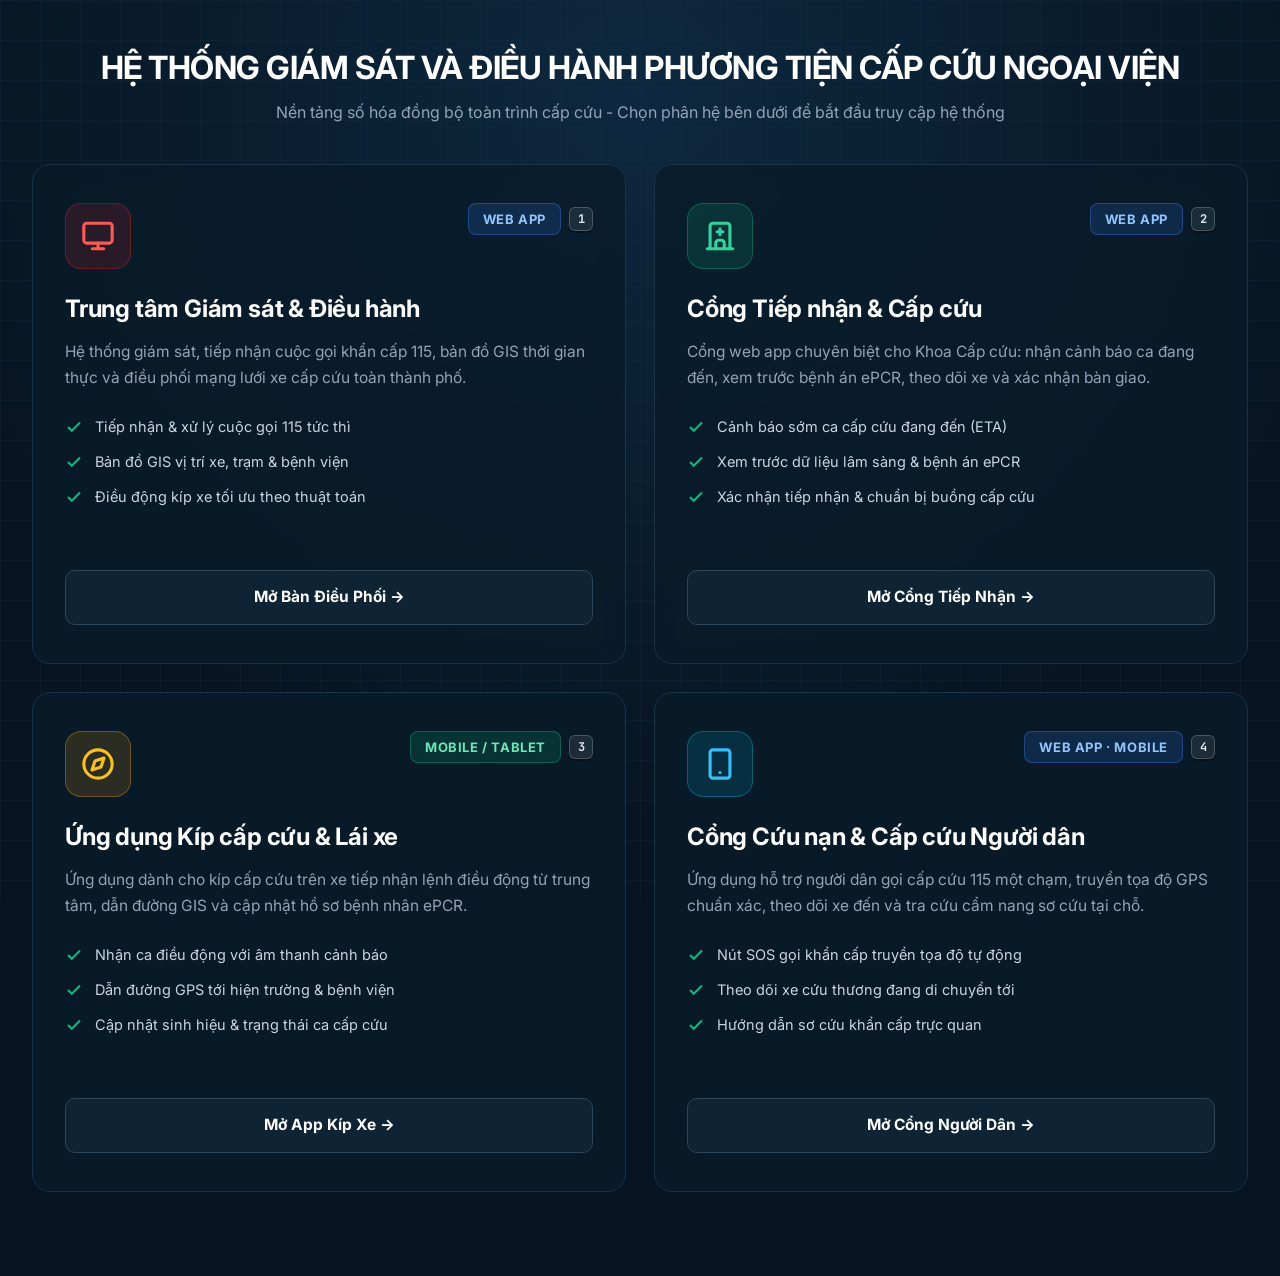
==== commit af9482f3: "refactor: add central command application logic, driver marker styles, and clean up footer in layout" ====
--- a/index.html
+++ b/index.html
@@ -606,14 +606,7 @@
       </a>
     </main>
 
-    <!-- Bottom Footer -->
-    <footer class="hub-footer">
-      <div class="footer-right">
-        <span style="display:inline-flex;align-items:center;gap:6px;">2026 © Design by <img
-            src="assets/Logo Elcom-dark.svg" alt="Elcom"
-            style="height:13px;width:auto;display:inline-block;vertical-align:middle;opacity:0.9;" /></span>
-      </div>
-    </footer>
+
   </div>
 
   <!-- Keyboard Shortcuts Handler: Press 1-4 to Launch -->
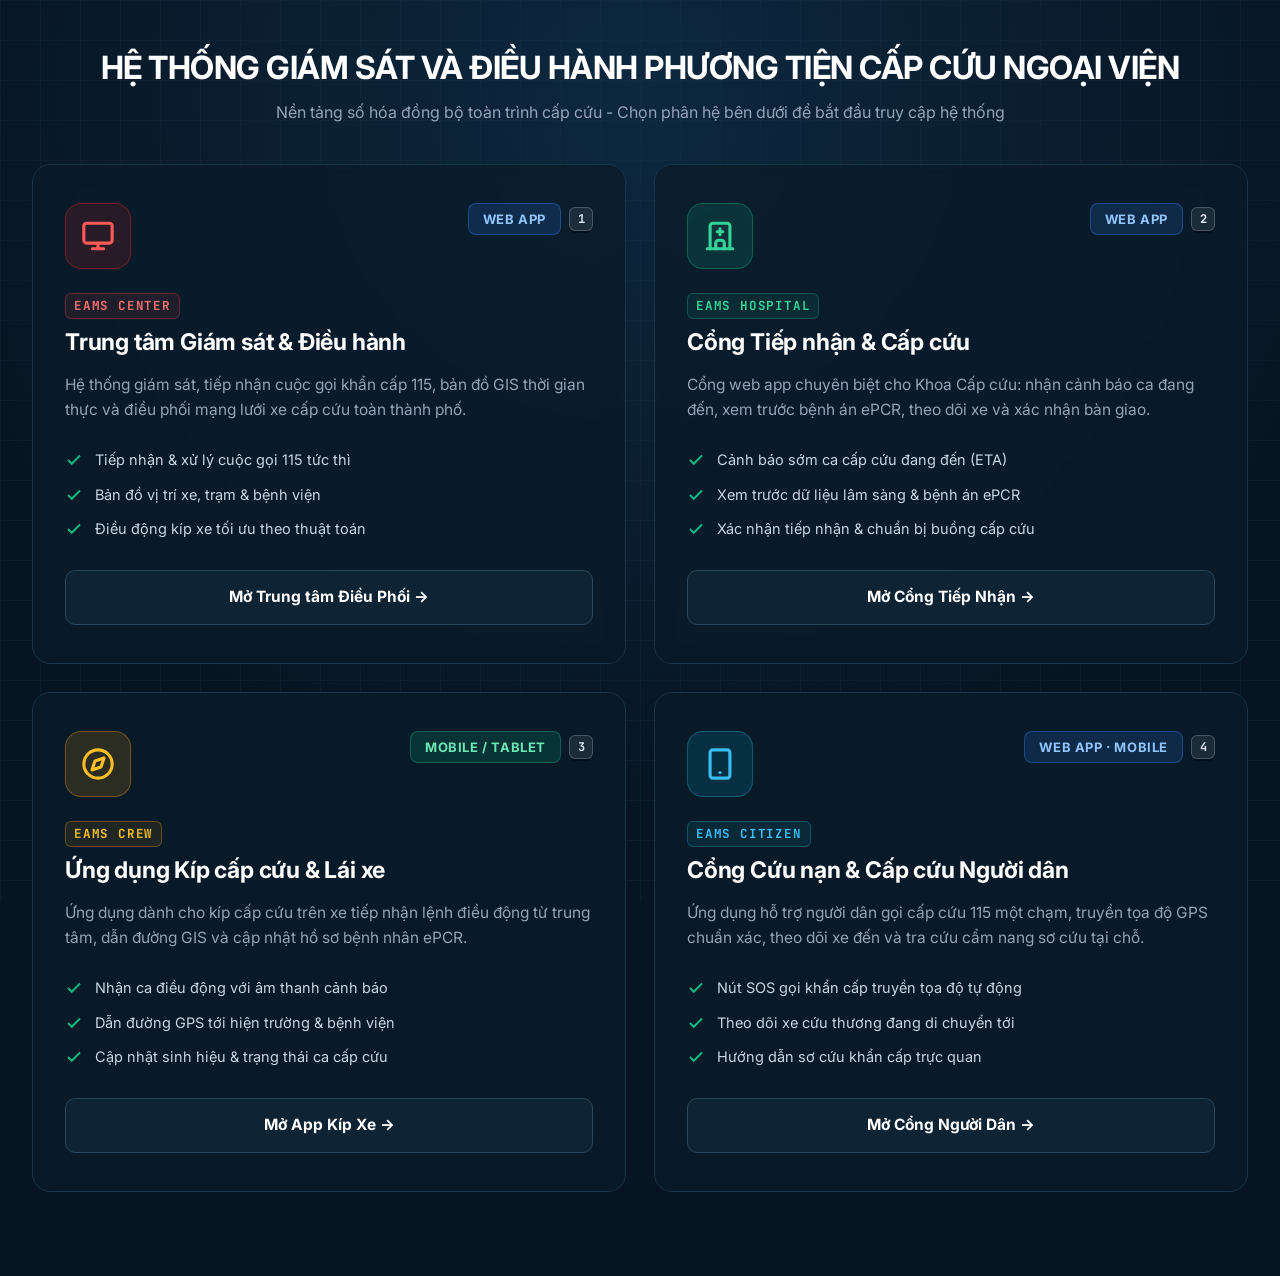
==== commit 827db7e0: "feat: implement core frontend logic and map integration for the citizen emergency application" ====
--- a/index.html
+++ b/index.html
@@ -254,9 +254,48 @@
       line-height: 1;
     }
 
+    .module-code {
+      display: inline-block;
+      font-family: var(--font-mono, monospace);
+      font-size: 12.5px;
+      font-weight: 700;
+      letter-spacing: 0.8px;
+      text-transform: uppercase;
+      margin-bottom: 8px;
+      padding: 3px 8px;
+      border-radius: 6px;
+      background: rgba(255, 255, 255, 0.06);
+      border: 1px solid rgba(255, 255, 255, 0.12);
+      width: fit-content;
+    }
+
+    .card-central .module-code {
+      color: #F87171;
+      border-color: rgba(239, 68, 68, 0.3);
+      background: rgba(239, 68, 68, 0.1);
+    }
+
+    .card-hospital .module-code {
+      color: #34D399;
+      border-color: rgba(16, 185, 129, 0.3);
+      background: rgba(16, 185, 129, 0.1);
+    }
+
+    .card-driver .module-code {
+      color: #FBBF24;
+      border-color: rgba(245, 158, 11, 0.3);
+      background: rgba(245, 158, 11, 0.1);
+    }
+
+    .card-citizen .module-code {
+      color: #38BDF8;
+      border-color: rgba(6, 182, 212, 0.3);
+      background: rgba(6, 182, 212, 0.1);
+    }
+
     .card-content h2,
     .card-content h3 {
-      font-size: 24px;
+      font-size: 23px;
       font-weight: 700;
       color: #FFFFFF;
       margin: 0 0 14px 0;
@@ -411,7 +450,7 @@
     <main class="portal-grid">
       <!-- 1. Central Dispatch Console -->
       <a href="central.html?role=dispatcher" class="portal-card card-central" id="link-central"
-        aria-label="Trung tâm Giám sát và Điều hành 115">
+        aria-label="Trung tâm Giám sát và Điều hành - EAMS Central">
         <div>
           <div class="card-top">
             <div class="icon-wrapper icon-central">
@@ -428,6 +467,7 @@
             </div>
           </div>
           <div class="card-content">
+            <div class="module-code">EAMS Center</div>
             <h2>Trung tâm Giám sát & Điều hành</h2>
             <p>Hệ thống giám sát, tiếp nhận cuộc gọi khẩn cấp 115, bản đồ GIS thời gian thực và điều phối mạng lưới xe
               cấp cứu toàn thành phố.</p>
@@ -442,7 +482,7 @@
                 <svg width="18" height="18" viewBox="0 0 24 24" fill="none" stroke="currentColor" stroke-width="2.6">
                   <polyline points="20 6 9 17 4 12"></polyline>
                 </svg>
-                Bản đồ GIS vị trí xe, trạm & bệnh viện
+                Bản đồ vị trí xe, trạm & bệnh viện
               </li>
               <li>
                 <svg width="18" height="18" viewBox="0 0 24 24" fill="none" stroke="currentColor" stroke-width="2.6">
@@ -454,13 +494,13 @@
           </div>
         </div>
         <div class="card-btn">
-          Mở Bàn Điều Phối &rarr;
+          Mở Trung tâm Điều Phối &rarr;
         </div>
       </a>
 
       <!-- 2. Receiving Hospital Portal -->
       <a href="central.html?role=hospital" class="portal-card card-hospital" id="link-hospital"
-        aria-label="Cổng Tiếp nhận và Cấp cứu Bệnh viện">
+        aria-label="Cổng Tiếp nhận và Cấp cứu - EAMS Hospital">
         <div>
           <div class="card-top">
             <div class="icon-wrapper icon-hospital">
@@ -479,6 +519,7 @@
             </div>
           </div>
           <div class="card-content">
+            <div class="module-code">EAMS Hospital</div>
             <h2>Cổng Tiếp nhận & Cấp cứu</h2>
             <p>Cổng web app chuyên biệt cho Khoa Cấp cứu: nhận cảnh báo ca đang đến, xem trước bệnh án ePCR, theo dõi xe
               và xác nhận bàn giao.</p>
@@ -511,7 +552,7 @@
 
       <!-- 3. Driver & Crew App -->
       <a href="driver.html" class="portal-card card-driver" id="link-driver"
-        aria-label="Ứng dụng Kíp cấp cứu và Lái xe">
+        aria-label="Ứng dụng Kíp cấp cứu và Lái xe - EAMS Crew">
         <div>
           <div class="card-top">
             <div class="icon-wrapper icon-driver">
@@ -527,6 +568,7 @@
             </div>
           </div>
           <div class="card-content">
+            <div class="module-code">EAMS Crew</div>
             <h2>Ứng dụng Kíp cấp cứu & Lái xe</h2>
             <p>Ứng dụng dành cho kíp cấp cứu trên xe tiếp nhận lệnh điều động từ trung tâm, dẫn đường GIS và cập nhật hồ
               sơ bệnh nhân ePCR.</p>
@@ -559,7 +601,7 @@
 
       <!-- 4. Citizen App -->
       <a href="citizen.html" class="portal-card card-citizen" id="link-citizen"
-        aria-label="Cổng Cứu nạn và Cấp cứu Người dân">
+        aria-label="Cổng Cứu nạn và Cấp cứu Người dân - EAMS Citizen">
         <div>
           <div class="card-top">
             <div class="icon-wrapper icon-citizen">
@@ -575,6 +617,7 @@
             </div>
           </div>
           <div class="card-content">
+            <div class="module-code">EAMS Citizen</div>
             <h2>Cổng Cứu nạn & Cấp cứu Người dân</h2>
             <p>Ứng dụng hỗ trợ người dân gọi cấp cứu 115 một chạm, truyền tọa độ GPS chuẩn xác, theo dõi xe đến và tra
               cứu cẩm nang sơ cứu tại chỗ.</p>
--- a/css/global.css
+++ b/css/global.css
@@ -134,9 +134,11 @@
 }
 
 .badge-ready {
-  background-color: #0E2938;
-  color: var(--text-slate);
-  border: 1px solid var(--border-main);
+  background-color: rgba(16, 185, 129, 0.18);
+  color: #10B981;
+  border: 1px solid #10B981;
+  font-weight: 700;
+  box-shadow: 0 0 8px rgba(16, 185, 129, 0.25);
 }
 
 .badge-maintenance {
